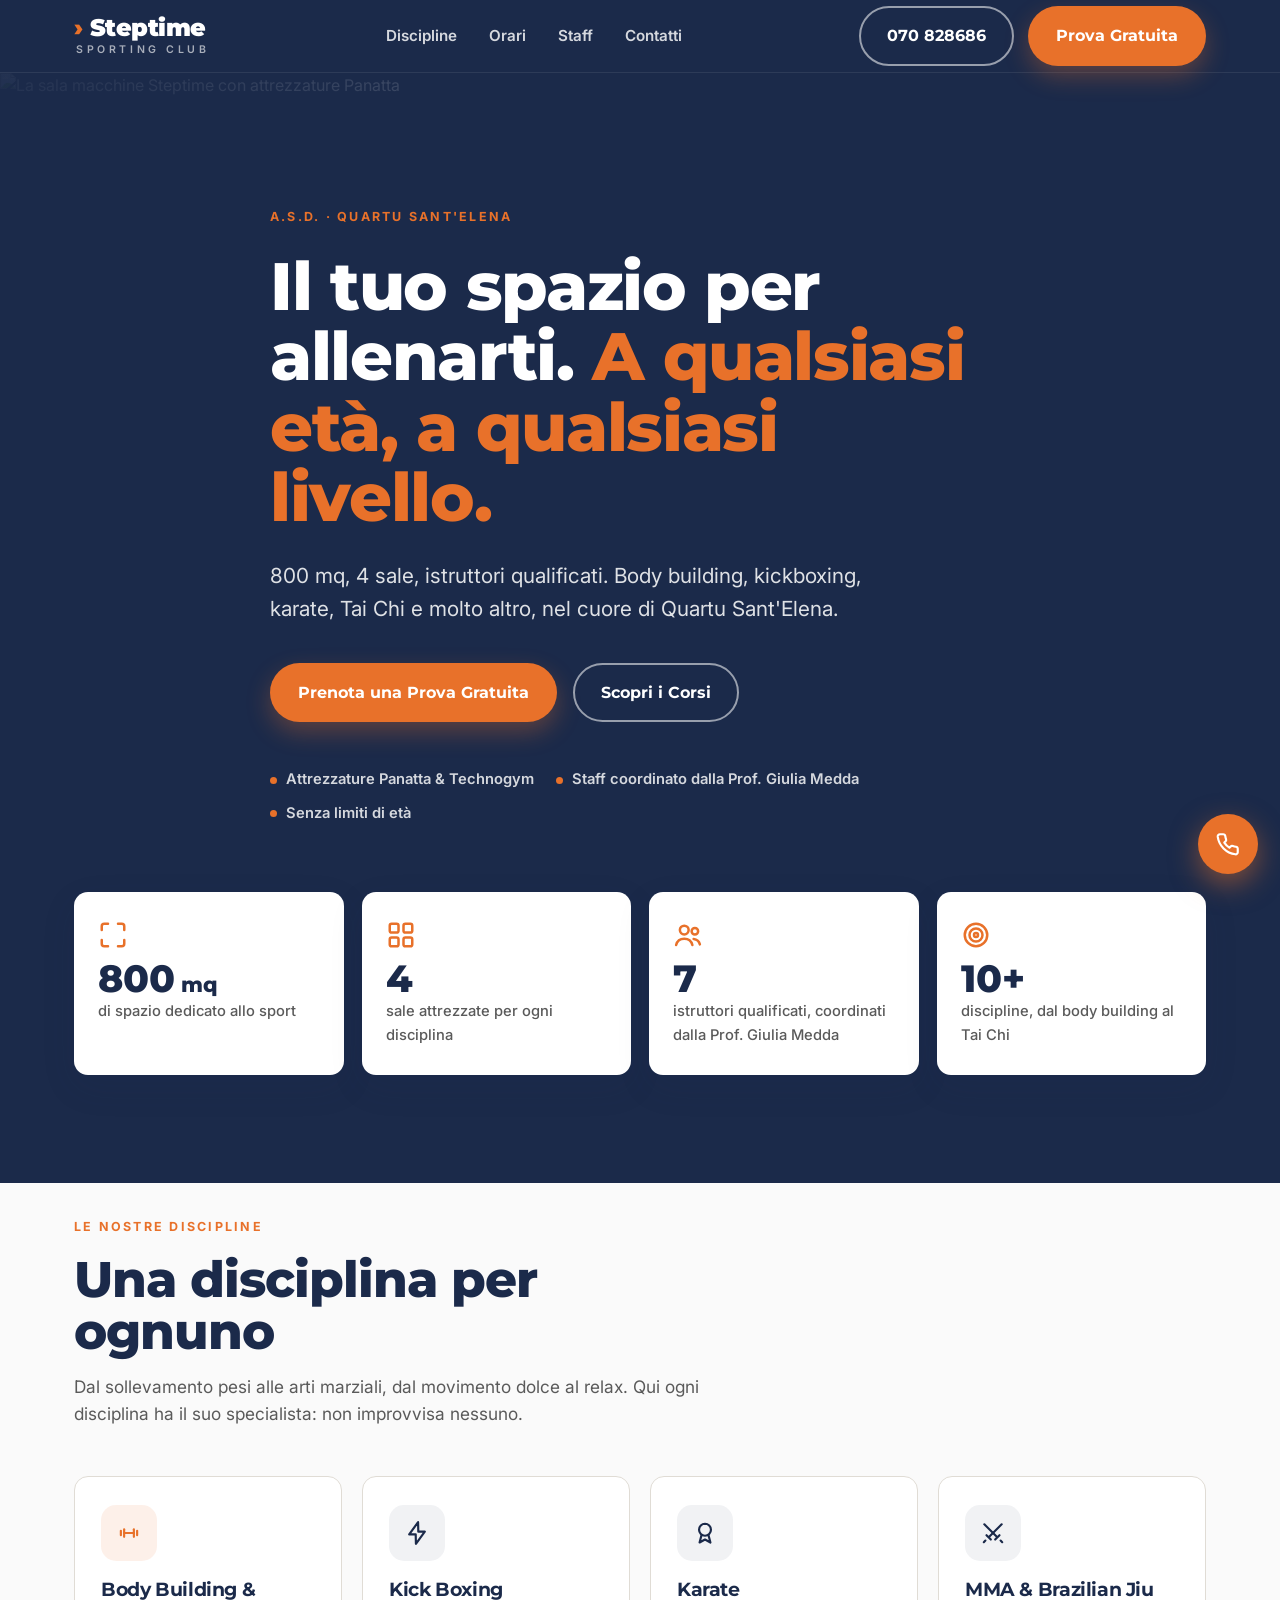
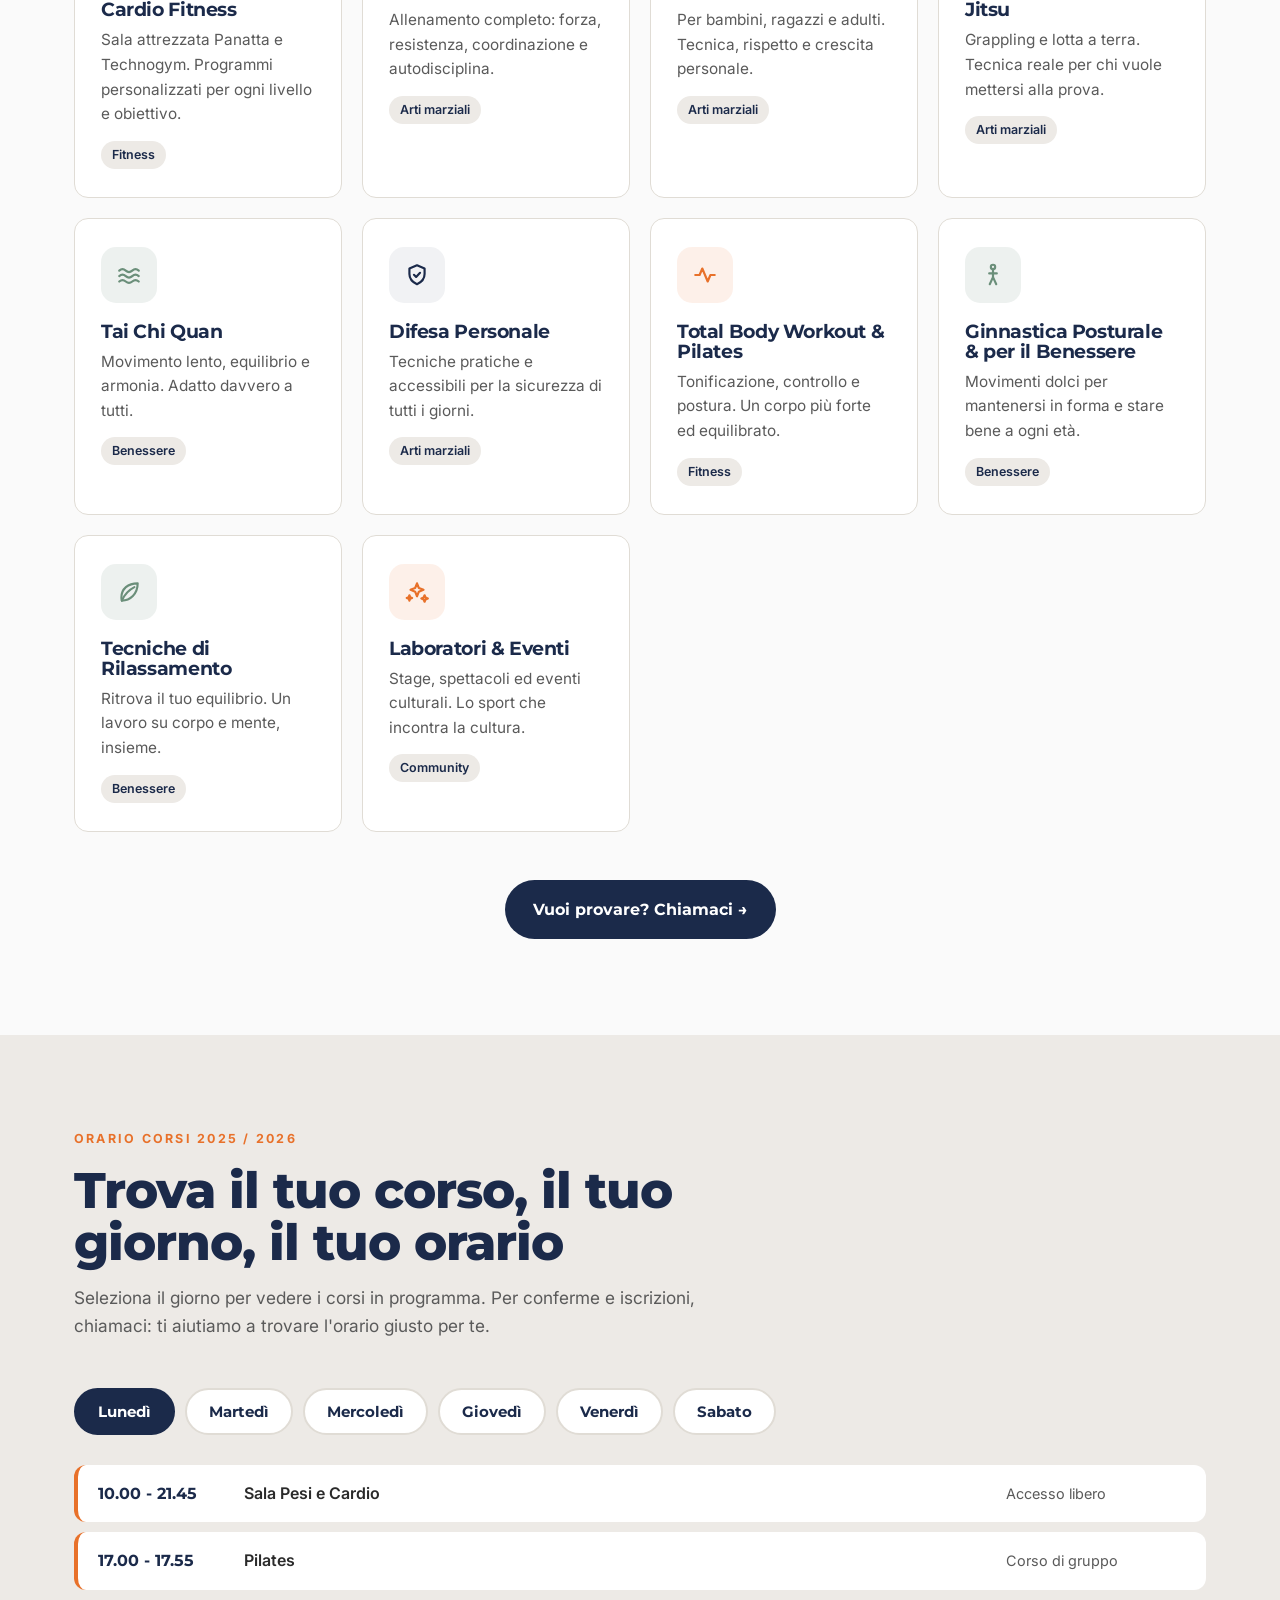
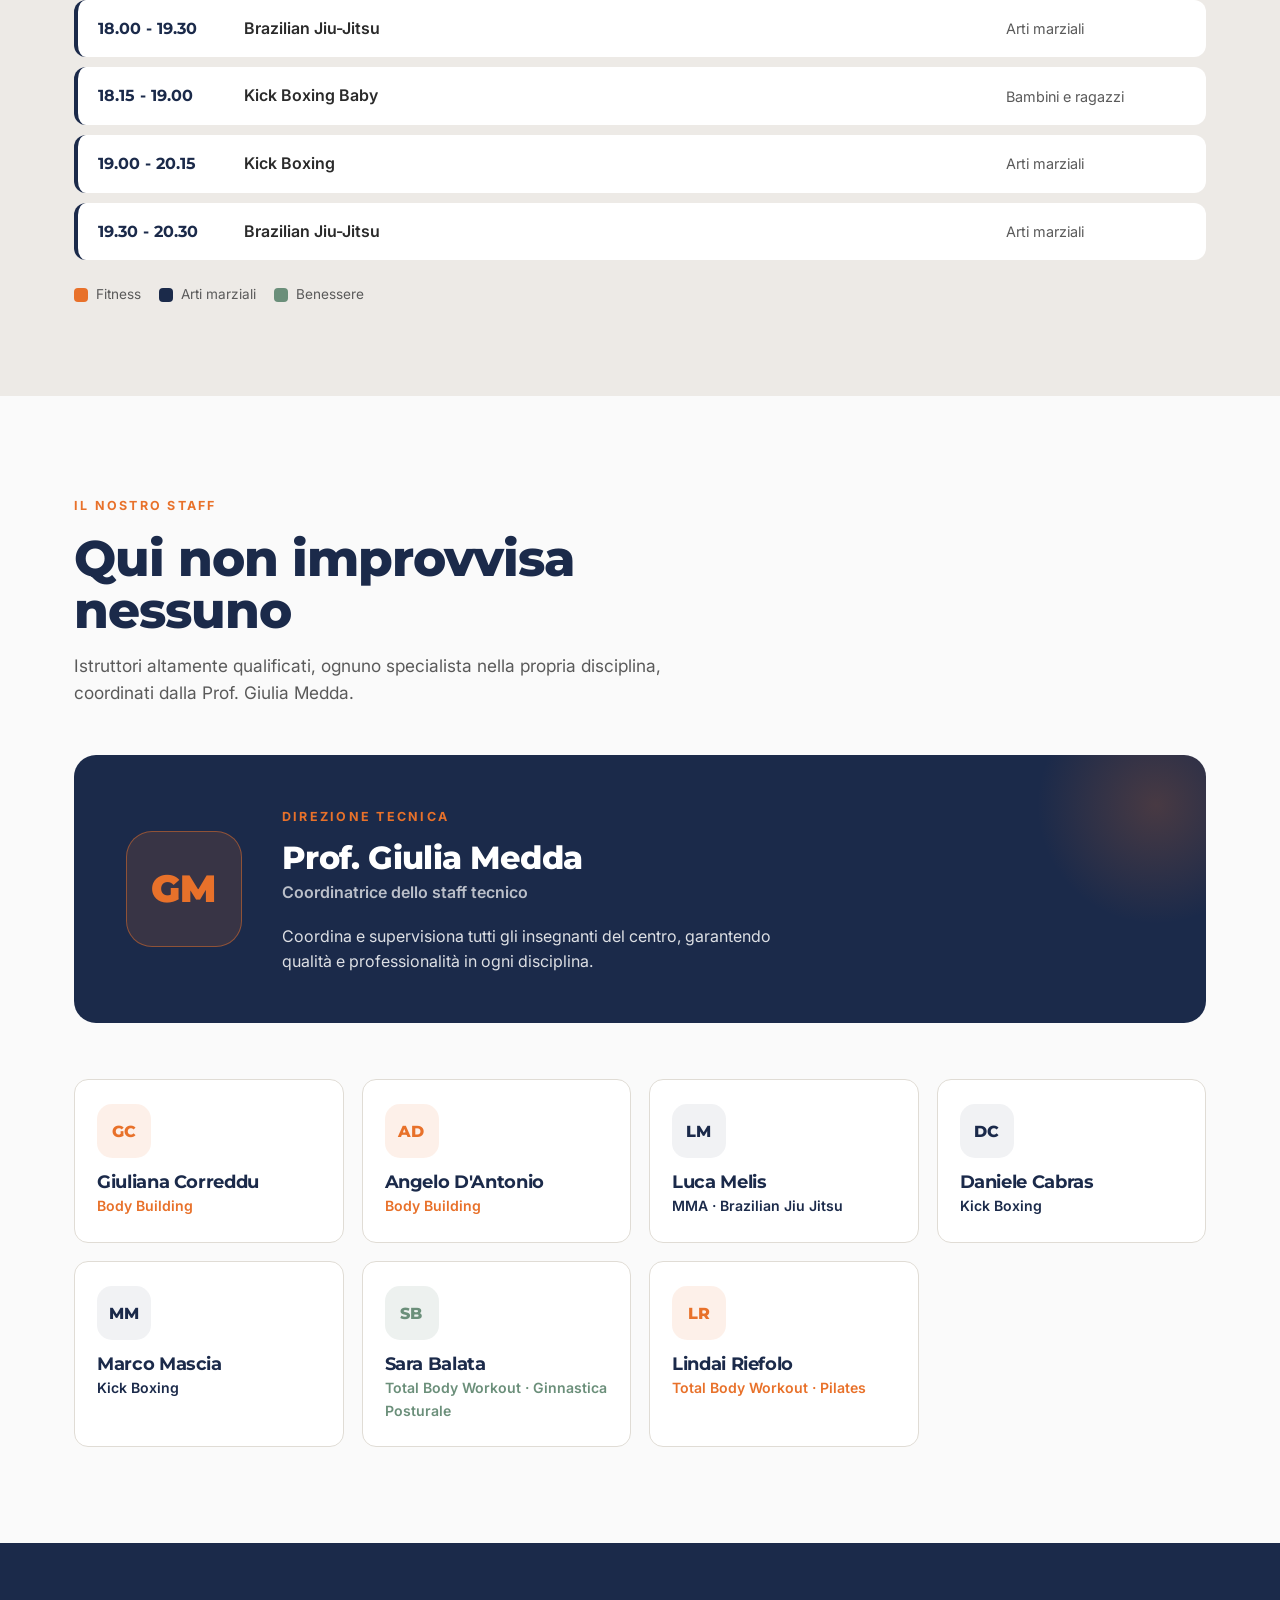
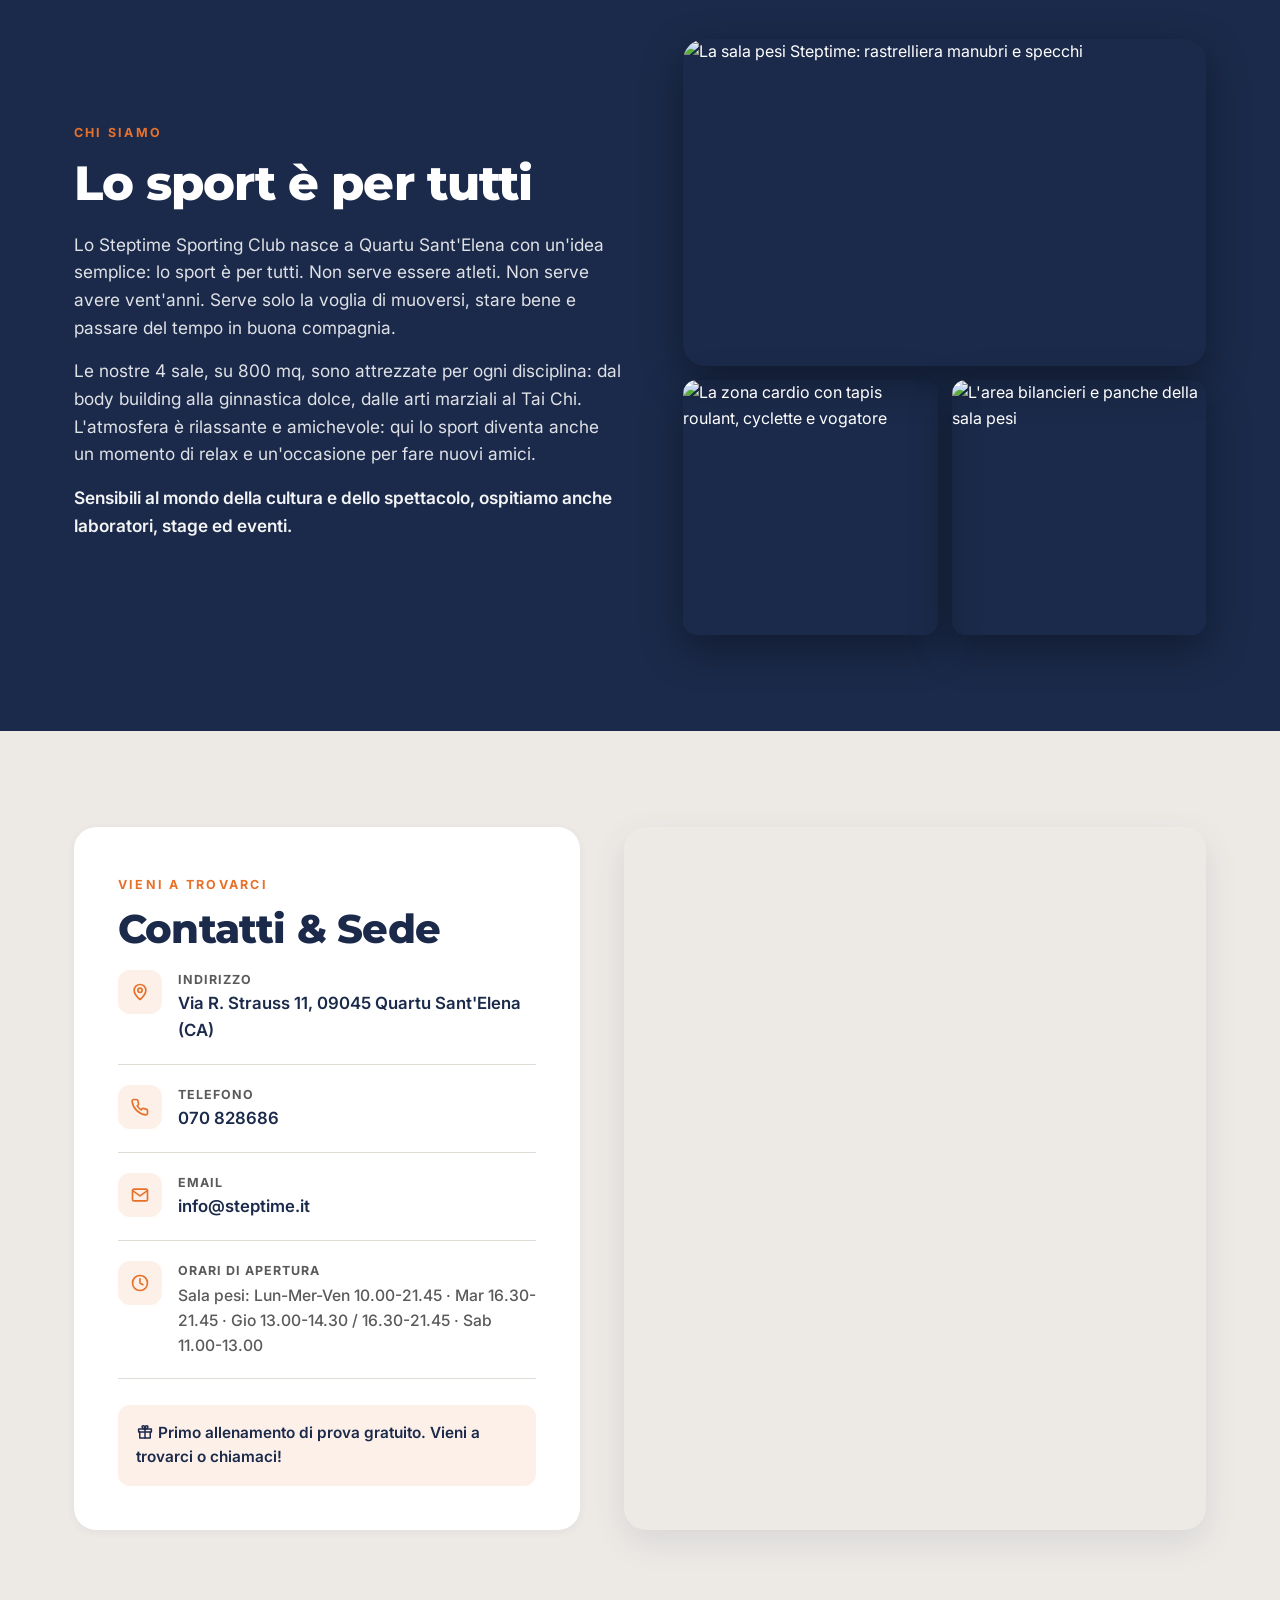
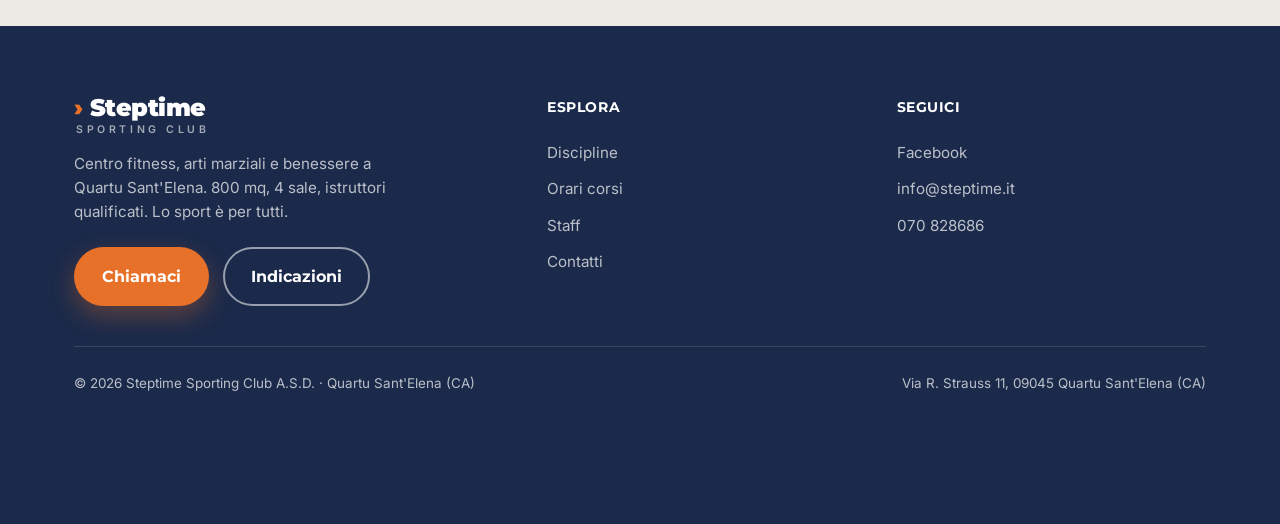
==== index.html @ f21469f3 "Add files via upload" ====
<!DOCTYPE html>
<html lang="it">
<head>
<meta charset="UTF-8" />
<meta name="viewport" content="width=device-width, initial-scale=1.0" />
<title>Steptime Sporting Club — Palestra a Quartu Sant'Elena | Fitness, Arti Marziali, Benessere</title>
<meta name="description" content="Centro fitness a Quartu Sant'Elena. Body building, kickboxing, karate, Tai Chi, ginnastica per il benessere. 800 mq, attrezzature Panatta e Technogym, istruttori qualificati." />
<meta name="keywords" content="palestra Quartu Sant'Elena, kickboxing Quartu, karate Quartu Sant'Elena, Steptime palestra, fitness Quartu, Tai Chi Quartu, ginnastica benessere Quartu" />
<meta name="theme-color" content="#1B2A4A" />

<!-- Open Graph -->
<meta property="og:type" content="business.business" />
<meta property="og:title" content="Steptime Sporting Club — Palestra a Quartu Sant'Elena" />
<meta property="og:description" content="800 mq, 4 sale, istruttori qualificati. Body building, kickboxing, karate, Tai Chi e molto altro. Primo allenamento di prova gratuito." />
<meta property="og:locale" content="it_IT" />
<meta property="og:site_name" content="Steptime Sporting Club" />
<!-- TODO: insert og:image (1200x630 facade or gym floor photo) and og:url once domain is live -->
<meta property="og:image" content="" />

<!-- Twitter -->
<meta name="twitter:card" content="summary_large_image" />
<meta name="twitter:title" content="Steptime Sporting Club — Palestra a Quartu Sant'Elena" />
<meta name="twitter:description" content="800 mq, 4 sale, istruttori qualificati. Body building, kickboxing, karate, Tai Chi e molto altro." />

<link rel="preconnect" href="https://fonts.googleapis.com" />
<link rel="preconnect" href="https://fonts.gstatic.com" crossorigin />
<link href="https://fonts.googleapis.com/css2?family=Montserrat:wght@600;700;800;900&family=Inter:wght@400;500;600;700&display=swap" rel="stylesheet" />
<script src="https://cdn.jsdelivr.net/npm/@studio-freight/lenis@1.0.42/dist/lenis.min.js"></script>

<!-- JSON-LD structured data -->
<script type="application/ld+json">
{
  "@context": "https://schema.org",
  "@type": "SportsActivityLocation",
  "name": "Steptime Sporting Club A.S.D.",
  "description": "Centro fitness multidisciplinare a Quartu Sant'Elena: body building, cardio fitness, kickboxing, karate, Tai Chi, difesa personale, ginnastica per il benessere.",
  "address": {
    "@type": "PostalAddress",
    "streetAddress": "Via R. Strauss 11",
    "addressLocality": "Quartu Sant'Elena",
    "postalCode": "09045",
    "addressRegion": "CA",
    "addressCountry": "IT"
  },
  "telephone": "+39070828686",
  "email": "info@steptime.it",
  "url": "https://www.steptime.it",
  "sport": ["Body Building", "Cardio Fitness", "Kick Boxing", "Karate", "Brazilian Jiu Jitsu", "Tai Chi", "Difesa Personale", "Pilates"]
  
}
</script>

<style>
  /* ============================================================
     DESIGN SYSTEM — Steptime Sporting Club
     ============================================================ */
  :root {
    --navy:        #1B2A4A;
    --navy-700:    #243a63;
    --navy-soft:   rgba(27, 42, 74, 0.06);
    --orange:      #E8712A;
    --orange-700:  #cf5f1d;
    --orange-soft: rgba(232, 113, 42, 0.10);
    --sage:        #6b8f7a;
    --sage-soft:   rgba(107, 143, 122, 0.12);
    --white:       #FAFAFA;
    --grey:        #EDEAE6;
    --grey-line:   #e0dcd5;
    --ink:         #2A2A2A;
    --ink-soft:    #5a5a5a;

    --maxw: 1180px;
    --radius: 14px;
    --radius-lg: 22px;
    --shadow-sm: 0 2px 8px rgba(27, 42, 74, 0.06);
    --shadow-md: 0 12px 34px rgba(27, 42, 74, 0.10);
    --shadow-lg: 0 24px 60px rgba(27, 42, 74, 0.16);
    --ease: cubic-bezier(0.22, 1, 0.36, 1);
  }

  * { box-sizing: border-box; margin: 0; padding: 0; }
  html { scroll-behavior: smooth; -webkit-text-size-adjust: 100%; }

  body {
    font-family: 'Inter', system-ui, -apple-system, sans-serif;
    color: var(--ink);
    background: var(--white);
    line-height: 1.6;
    overflow-x: hidden;
  }

  h1, h2, h3, h4, .display {
    font-family: 'Montserrat', sans-serif;
    line-height: 1.05;
    letter-spacing: -0.02em;
    color: var(--navy);
  }

  a { color: inherit; text-decoration: none; }
  img { max-width: 100%; display: block; }

  .wrap { max-width: var(--maxw); margin-inline: auto; padding-inline: 24px; }
  section { scroll-margin-top: 86px; }

  .eyebrow {
    font-family: 'Inter', sans-serif;
    font-weight: 700;
    font-size: 0.78rem;
    letter-spacing: 0.18em;
    text-transform: uppercase;
    color: var(--orange);
  }

  .section-head { max-width: 660px; margin-bottom: 48px; }
  .section-head h2 {
    font-size: clamp(2rem, 4.4vw, 3.1rem);
    font-weight: 800;
    margin: 14px 0 0;
  }
  .section-head p { color: var(--ink-soft); font-size: 1.08rem; margin-top: 16px; }

  /* ---------- Buttons ---------- */
  .btn {
    display: inline-flex; align-items: center; gap: 10px;
    font-family: 'Montserrat', sans-serif;
    font-weight: 700; font-size: 0.98rem;
    padding: 15px 26px; border-radius: 50px;
    cursor: pointer; border: 2px solid transparent;
    transition: transform .25s var(--ease), background .25s, box-shadow .25s, color .25s;
    white-space: nowrap;
  }
  .btn-primary { background: var(--orange); color: #fff; box-shadow: 0 10px 24px rgba(232,113,42,.32); }
  .btn-primary:hover { background: var(--orange-700); transform: translateY(-2px); box-shadow: 0 14px 30px rgba(232,113,42,.42); }
  .btn-ghost { background: transparent; color: #fff; border-color: rgba(255,255,255,.55); }
  .btn-ghost:hover { background: #fff; color: var(--navy); border-color: #fff; transform: translateY(-2px); }
  .btn-navy { background: var(--navy); color: #fff; }
  .btn-navy:hover { background: var(--navy-700); transform: translateY(-2px); }
  .btn-outline { background: #fff; color: var(--navy); border-color: var(--grey-line); }
  .btn-outline:hover { border-color: var(--navy); transform: translateY(-2px); }

  /* ============================================================
     HEADER
     ============================================================ */
  header {
    position: sticky; top: 0; z-index: 100;
    background: var(--navy);
    border-bottom: 1px solid rgba(255,255,255,.08);
    transition: padding .3s var(--ease), box-shadow .3s;
  }
  header.scrolled { box-shadow: 0 8px 30px rgba(0,0,0,.28); }
  .nav {
    display: flex; align-items: center; justify-content: space-between;
    height: 72px;
  }
  .logo { display: flex; flex-direction: column; line-height: 1; }
  .logo .mark {
    font-family: 'Montserrat', sans-serif; font-weight: 900;
    font-size: 1.5rem; color: #fff; letter-spacing: -0.02em;
    display: flex; align-items: center; gap: 7px;
  }
  .logo .mark .chev { color: var(--orange); }
  .logo .sub {
    font-size: 0.66rem; font-weight: 600; letter-spacing: 0.34em;
    text-transform: uppercase; color: rgba(255,255,255,.62); margin-top: 5px; padding-left: 2px;
  }
  .nav-links { display: flex; align-items: center; gap: 32px; }
  .nav-links a {
    color: rgba(255,255,255,.82); font-weight: 600; font-size: 0.95rem;
    position: relative; transition: color .2s;
  }
  .nav-links a::after {
    content: ''; position: absolute; left: 0; bottom: -6px; height: 2px; width: 0;
    background: var(--orange); transition: width .25s var(--ease);
  }
  .nav-links a:hover { color: #fff; }
  .nav-links a:hover::after { width: 100%; }
  .nav-cta { display: flex; align-items: center; gap: 14px; }

  .hamburger {
    display: none; width: 46px; height: 46px; border: none; background: transparent;
    cursor: pointer; position: relative; border-radius: 10px;
  }
  .hamburger span {
    display: block; position: absolute; left: 11px; right: 11px; height: 2.5px;
    background: #fff; border-radius: 2px; transition: transform .3s var(--ease), opacity .2s;
  }
  .hamburger span:nth-child(1) { top: 15px; }
  .hamburger span:nth-child(2) { top: 22px; }
  .hamburger span:nth-child(3) { top: 29px; }
  .hamburger.open span:nth-child(1) { transform: translateY(7px) rotate(45deg); }
  .hamburger.open span:nth-child(2) { opacity: 0; }
  .hamburger.open span:nth-child(3) { transform: translateY(-7px) rotate(-45deg); }

  .mobile-menu {
    position: fixed; inset: 72px 0 auto 0; z-index: 99;
    background: var(--navy); padding: 18px 24px 30px;
    transform: translateY(-120%); transition: transform .38s var(--ease);
    border-bottom: 1px solid rgba(255,255,255,.1);
    box-shadow: 0 20px 40px rgba(0,0,0,.3);
  }
  .mobile-menu.open { transform: translateY(0); }
  .mobile-menu a {
    display: block; color: #fff; font-weight: 600; font-size: 1.15rem;
    padding: 15px 4px; border-bottom: 1px solid rgba(255,255,255,.08);
  }
  .mobile-menu .btn { width: 100%; justify-content: center; margin-top: 20px; }

  /* ============================================================
     HERO
     ============================================================ */
  .hero { position: relative; background: var(--navy); color: #fff; overflow: hidden; }
  .hero-media { position: absolute; inset: 0; z-index: 0; }
  .hero-media::after {
    content: ''; position: absolute; inset: 0;
    background: linear-gradient(105deg, rgba(27,42,74,.96) 0%, rgba(27,42,74,.82) 42%, rgba(27,42,74,.55) 100%);
  }
  .hero-inner {
    position: relative; z-index: 2;
    padding: clamp(70px, 11vw, 130px) 0 clamp(64px, 9vw, 110px);
    max-width: 740px;
  }
  .hero h1 {
    color: #fff; font-weight: 800;
    font-size: clamp(2.4rem, 6vw, 4.2rem);
    margin: 22px 0 0;
  }
  .hero h1 .hl { color: var(--orange); }
  .hero p.lead {
    font-size: clamp(1.06rem, 2.1vw, 1.3rem); color: rgba(255,255,255,.86);
    margin: 26px 0 0; max-width: 600px;
  }
  .hero-actions { display: flex; flex-wrap: wrap; gap: 16px; margin-top: 38px; }
  .hero-badges { display: flex; flex-wrap: wrap; gap: 10px 22px; margin-top: 46px; }
  .hero-badge {
    display: inline-flex; align-items: center; gap: 9px;
    font-size: 0.92rem; font-weight: 600; color: rgba(255,255,255,.82);
  }
  .hero-badge .dot { width: 7px; height: 7px; border-radius: 50%; background: var(--orange); }

  /* ---------- Image placeholders ---------- */
  .ph {
    position: relative; overflow: hidden; background: var(--grey);
    background-image:
      repeating-linear-gradient(135deg, rgba(27,42,74,.05) 0 2px, transparent 2px 13px);
    display: flex; align-items: center; justify-content: center;
  }
  .ph .ph-label {
    font-family: 'Courier New', monospace; font-size: 0.74rem; letter-spacing: .04em;
    color: var(--navy); background: rgba(255,255,255,.78);
    padding: 7px 13px; border-radius: 6px; border: 1px dashed var(--navy);
    text-align: center; max-width: 80%; line-height: 1.4;
  }
  .hero .ph { background-image: repeating-linear-gradient(135deg, rgba(255,255,255,.05) 0 2px, transparent 2px 13px); background-color: #16233d; }
  .hero .ph .ph-label { color: #fff; background: rgba(255,255,255,.10); border-color: rgba(255,255,255,.4); }

  /* ============================================================
     NUMBERS / TRUST STRIP
     ============================================================ */
  .numbers { background: var(--navy); padding-bottom: 64px; }
  .numbers-grid {
    display: grid; grid-template-columns: repeat(4, 1fr); gap: 18px;
    transform: translateY(-44px);
  }
  .stat {
    background: #fff; border-radius: var(--radius); padding: 28px 24px;
    box-shadow: var(--shadow-md);
  }
  .stat .ic { font-size: 1.6rem; }
  .stat .num {
    font-family: 'Montserrat', sans-serif; font-weight: 800;
    font-size: 2.4rem; color: var(--navy); margin: 10px 0 2px; line-height: 1;
  }
  .stat .lbl { font-size: 0.92rem; color: var(--ink-soft); font-weight: 500; }

  /* ============================================================
     DISCIPLINE CARDS
     ============================================================ */
  .disc { padding: 30px 0 96px; }
  .disc-grid {
    display: grid; grid-template-columns: repeat(auto-fill, minmax(255px, 1fr)); gap: 20px;
  }
  .dcard {
    background: #fff; border: 1px solid var(--grey-line); border-radius: var(--radius);
    padding: 28px 26px; transition: transform .3s var(--ease), box-shadow .3s, border-color .3s;
    position: relative; overflow: hidden;
  }
  .dcard::before {
    content: ''; position: absolute; left: 0; top: 0; bottom: 0; width: 4px;
    background: var(--orange); transform: scaleY(0); transform-origin: top; transition: transform .3s var(--ease);
  }
  .dcard:hover { transform: translateY(-5px); box-shadow: var(--shadow-md); border-color: transparent; }
  .dcard:hover::before { transform: scaleY(1); }
  .dcard .badge {
    width: 56px; height: 56px; border-radius: 15px; display: grid; place-items: center;
    font-size: 1.7rem; background: var(--orange-soft); margin-bottom: 18px;
  }
  .dcard.mart .badge { background: var(--navy-soft); }
  .dcard.well .badge { background: var(--sage-soft); }
  .dcard h3 { font-size: 1.2rem; font-weight: 700; }
  .dcard p { color: var(--ink-soft); font-size: 0.96rem; margin-top: 9px; }
  .dcard .tag {
    display: inline-block; margin-top: 14px; font-size: 0.78rem; font-weight: 600;
    color: var(--navy); background: var(--grey); padding: 4px 11px; border-radius: 50px;
  }
  .disc-cta { text-align: center; margin-top: 48px; }

  /* ============================================================
     SCHEDULE
     ============================================================ */
  .sched { background: var(--grey); padding: 90px 0; }
  .day-tabs { display: flex; flex-wrap: wrap; gap: 10px; margin-bottom: 30px; }
  .day-tab {
    font-family: 'Montserrat', sans-serif; font-weight: 700; font-size: 0.95rem;
    padding: 12px 22px; border-radius: 50px; border: 2px solid var(--grey-line);
    background: #fff; color: var(--navy); cursor: pointer; transition: all .2s;
  }
  .day-tab:hover { border-color: var(--navy); }
  .day-tab.active { background: var(--navy); color: #fff; border-color: var(--navy); }
  .day-panel { display: none; }
  .day-panel.active { display: block; animation: fade .3s var(--ease); }
  @keyframes fade { from { opacity: 0; transform: translateY(8px); } to { opacity: 1; transform: none; } }

  .sched-placeholder {
    background: #fff; border-radius: var(--radius); padding: 54px 30px; text-align: center;
    border: 1px dashed var(--grey-line);
  }
  .sched-placeholder h3 { font-size: 1.35rem; }
  .sched-placeholder p { color: var(--ink-soft); margin: 12px auto 26px; max-width: 480px; }
  /* Example row styling — ready for real schedule data */
  .slot {
    display: grid; grid-template-columns: 130px 1fr 180px; gap: 16px; align-items: center;
    background: #fff; border-radius: 12px; padding: 16px 20px; margin-bottom: 10px;
    border-left: 4px solid var(--orange);
  }
  .slot.mart { border-left-color: var(--navy); }
  .slot.well { border-left-color: var(--sage); }
  .slot .time { font-family: 'Montserrat', sans-serif; font-weight: 700; color: var(--navy); }
  .slot .disc-name { font-weight: 600; }
  .slot .who { color: var(--ink-soft); font-size: 0.9rem; }
  .legend { display: flex; flex-wrap: wrap; gap: 18px; margin-top: 24px; font-size: 0.85rem; color: var(--ink-soft); }
  .legend span { display: inline-flex; align-items: center; gap: 8px; }
  .legend i { width: 14px; height: 14px; border-radius: 4px; display: inline-block; }

  /* ============================================================
     STAFF (senza foto: monogrammi e card colorate per categoria)
     ============================================================ */
  .staff { padding: 96px 0; }
  .director {
    display: grid; grid-template-columns: auto 1fr; gap: 40px; align-items: center;
    background: var(--navy); border-radius: var(--radius-lg);
    color: #fff; margin-bottom: 56px; padding: clamp(30px, 5vw, 48px) clamp(26px, 5vw, 52px);
    position: relative; overflow: hidden;
  }
  .director::after {
    content: ''; position: absolute; right: -70px; top: -70px; width: 240px; height: 240px;
    border-radius: 50%; background: radial-gradient(circle, rgba(232,113,42,.22) 0%, rgba(232,113,42,0) 70%);
    pointer-events: none;
  }
  .director .monogram {
    width: clamp(86px, 10vw, 116px); height: clamp(86px, 10vw, 116px); border-radius: 26px;
    background: rgba(232,113,42,.14); border: 1.5px solid rgba(232,113,42,.5);
    display: grid; place-items: center;
    font-family: 'Montserrat', sans-serif; font-weight: 900;
    font-size: clamp(1.7rem, 3vw, 2.4rem); color: var(--orange); letter-spacing: .01em;
  }
  .director-body .eyebrow { color: var(--orange); }
  .director-body h3 { color: #fff; font-size: 2rem; font-weight: 800; margin: 12px 0 6px; }
  .director-body .role { color: rgba(255,255,255,.7); font-weight: 600; }
  .director-body p { color: rgba(255,255,255,.85); margin-top: 18px; max-width: 540px; }

  .staff-grid {
    display: grid; grid-template-columns: repeat(auto-fill, minmax(215px, 1fr)); gap: 18px;
  }
  .person {
    background: #fff; border: 1px solid var(--grey-line); border-radius: var(--radius);
    padding: 24px 22px;
    transition: transform .3s var(--ease), box-shadow .3s, border-color .3s;
  }
  .person:hover { transform: translateY(-4px); box-shadow: var(--shadow-md); border-color: transparent; }
  .person .avatar {
    width: 54px; height: 54px; border-radius: 15px; display: grid; place-items: center;
    font-family: 'Montserrat', sans-serif; font-weight: 800; font-size: 1.02rem; letter-spacing: .02em;
    margin-bottom: 15px; background: var(--orange-soft); color: var(--orange);
  }
  .person.mart .avatar { background: var(--navy-soft); color: var(--navy); }
  .person.well .avatar { background: var(--sage-soft); color: var(--sage); }
  .person h4 { font-size: 1.1rem; font-weight: 700; }
  .person .disc-name { color: var(--orange); font-weight: 600; font-size: 0.88rem; margin-top: 4px; }
  .person.mart .disc-name { color: var(--navy); }
  .person.well .disc-name { color: var(--sage); }

  /* ============================================================
     ABOUT
     ============================================================ */
  .about { background: var(--navy); color: #fff; padding: 96px 0; }
  .about-grid { display: grid; grid-template-columns: 1.05fr 1fr; gap: 60px; align-items: center; }
  .about .eyebrow { color: var(--orange); }
  .about h2 { color: #fff; font-size: clamp(2rem, 4.2vw, 3rem); font-weight: 800; margin: 14px 0 22px; }
  .about p { color: rgba(255,255,255,.86); font-size: 1.08rem; margin-bottom: 16px; }
  .about-photos { display: grid; grid-template-columns: 1fr 1fr; gap: 14px; }
  .about-photos img {
    width: 100%; height: 100%; object-fit: cover;
    border-radius: var(--radius); aspect-ratio: 1/1;
    box-shadow: 0 14px 40px rgba(0,0,0,.35);
  }
  .about-photos .big { grid-column: 1 / -1; aspect-ratio: 16/10; border-radius: var(--radius-lg); }

  /* ============================================================
     CONTACT
     ============================================================ */
  .contact { background: var(--grey); padding: 96px 0; }
  .contact-grid { display: grid; grid-template-columns: 1fr 1.15fr; gap: 44px; align-items: stretch; }
  .contact-card { background: #fff; border-radius: var(--radius-lg); padding: 44px; box-shadow: var(--shadow-sm); }
  .contact-card h2 { font-size: clamp(1.8rem, 3.6vw, 2.5rem); font-weight: 800; }
  .info-row { display: flex; gap: 16px; align-items: flex-start; padding: 20px 0; border-bottom: 1px solid var(--grey-line); }
  .info-row:last-of-type { border-bottom: none; }
  .info-row .ic {
    width: 44px; height: 44px; border-radius: 12px; background: var(--orange-soft);
    display: grid; place-items: center; font-size: 1.15rem; flex-shrink: 0;
  }
  .info-row .lbl { font-size: 0.78rem; font-weight: 700; letter-spacing: .08em; text-transform: uppercase; color: var(--ink-soft); }
  .info-row .val { font-weight: 600; font-size: 1.05rem; color: var(--navy); margin-top: 2px; }
  .info-row a.val:hover { color: var(--orange); }
  .trial-note {
    background: var(--orange-soft); border-radius: 12px; padding: 16px 18px; margin-top: 26px;
    font-weight: 600; color: var(--navy); font-size: 0.96rem;
  }
  .map-wrap { border-radius: var(--radius-lg); overflow: hidden; box-shadow: var(--shadow-md); min-height: 420px; }
  .map-wrap iframe { width: 100%; height: 100%; min-height: 420px; border: 0; display: block; }

  /* ============================================================
     FOOTER
     ============================================================ */
  footer { background: var(--navy); color: rgba(255,255,255,.7); padding: 70px 0 130px; }
  .footer-top { display: grid; grid-template-columns: 1.4fr 1fr 1fr; gap: 40px; padding-bottom: 40px; border-bottom: 1px solid rgba(255,255,255,.12); }
  .footer-top .logo .mark { font-size: 1.5rem; }
  .footer-top p { margin-top: 16px; max-width: 320px; font-size: 0.95rem; }
  .footer-col h5 { color: #fff; font-family: 'Montserrat',sans-serif; font-size: 0.9rem; letter-spacing: .04em; margin-bottom: 16px; text-transform: uppercase; }
  .footer-col a { display: block; padding: 6px 0; font-size: 0.95rem; transition: color .2s; }
  .footer-col a:hover { color: var(--orange); }
  .footer-actions { display: flex; gap: 14px; flex-wrap: wrap; margin-top: 22px; }
  .footer-bottom { display: flex; flex-wrap: wrap; gap: 12px; justify-content: space-between; padding-top: 26px; font-size: 0.84rem; }

  /* ============================================================
     FLOATING + MOBILE ACTION BAR
     ============================================================ */
  .fab {
    position: fixed; right: 22px; bottom: 26px; z-index: 90;
    width: 60px; height: 60px; border-radius: 50%; background: var(--orange);
    display: grid; place-items: center; color: #fff; font-size: 1.5rem;
    box-shadow: 0 10px 28px rgba(232,113,42,.5); transition: transform .25s var(--ease);
    animation: pulse 2.6s infinite;
  }
  .fab:hover { transform: scale(1.08); }
  @keyframes pulse { 0%,100% { box-shadow: 0 10px 28px rgba(232,113,42,.5);} 50% { box-shadow: 0 10px 28px rgba(232,113,42,.5), 0 0 0 12px rgba(232,113,42,0);} }

  .action-bar { display: none; }

  /* ============================================================
     ICONE SVG (sprite in fondo alla pagina)
     ============================================================ */
  .i { width: 1em; height: 1em; stroke: currentColor; fill: none; stroke-width: 2; stroke-linecap: round; stroke-linejoin: round; display: block; }
  .stat .ic, .info-row .ic, .dcard .badge { color: var(--orange); }
  .dcard.mart .badge { color: var(--navy); }
  .dcard.well .badge { color: var(--sage); }
  .stat .ic .i { width: 30px; height: 30px; }
  .dcard .badge .i { width: 26px; height: 26px; }
  .info-row .ic .i { width: 20px; height: 20px; }
  .fab .i { width: 26px; height: 26px; }
  .ab-ic .i { width: 20px; height: 20px; margin-inline: auto; }
  .i-inline { display: inline-block; vertical-align: -3px; width: 18px; height: 18px; }

  /* ============================================================
     REVEAL ON SCROLL + ENTRANCE HERO
     ============================================================ */
  .reveal { opacity: 0; transform: translateY(26px); transition: opacity .7s var(--ease), transform .7s var(--ease); transition-delay: var(--rd, 0s); }
  .reveal.in { opacity: 1; transform: none; }

  @keyframes riseIn { from { opacity: 0; transform: translateY(24px); } to { opacity: 1; transform: none; } }
  .hero-inner > * { animation: riseIn .8s var(--ease) backwards; }
  .hero-inner > :nth-child(1) { animation-delay: .08s; }
  .hero-inner > :nth-child(2) { animation-delay: .18s; }
  .hero-inner > :nth-child(3) { animation-delay: .3s; }
  .hero-inner > :nth-child(4) { animation-delay: .42s; }
  .hero-inner > :nth-child(5) { animation-delay: .56s; }

  /* ============================================================
     FOCUS & PRESS FEEDBACK
     ============================================================ */
  :focus-visible { outline: 3px solid var(--orange); outline-offset: 3px; border-radius: 4px; }
  .btn:active { transform: translateY(0) scale(.97); }

  /* ============================================================
     RESPONSIVE
     ============================================================ */
  @media (max-width: 980px) {
    .numbers-grid { grid-template-columns: repeat(2, 1fr); }
    .director { grid-template-columns: 1fr; gap: 22px; }
    .about-grid { grid-template-columns: 1fr; gap: 36px; }
    .contact-grid { grid-template-columns: 1fr; }
  }

  @media (max-width: 768px) {
    .nav-links, .nav-cta { display: none; }
    .hamburger { display: block; }
    section { scroll-margin-top: 72px; }
    .mobile-menu { inset: 72px 0 auto 0; }
    .fab { display: none; }
    .action-bar {
      display: grid; grid-template-columns: 1fr 1fr 1.2fr; gap: 0;
      position: fixed; left: 0; right: 0; bottom: 0; z-index: 95;
      background: #fff; border-top: 1px solid var(--grey-line);
      box-shadow: 0 -6px 24px rgba(27,42,74,.12);
    }
    .action-bar a {
      display: flex; flex-direction: column; align-items: center; justify-content: center; gap: 3px;
      min-height: 60px; font-family: 'Montserrat',sans-serif; font-weight: 700; font-size: 0.78rem;
      color: var(--navy); border-right: 1px solid var(--grey-line);
    }
    .action-bar a .ab-ic { font-size: 1.15rem; }
    .action-bar a.prova { background: var(--orange); color: #fff; border-right: none; }
    footer { padding-bottom: 86px; }
    .slot { grid-template-columns: 1fr; gap: 6px; }
    .slot .who { order: 3; }
  }

  @media (max-width: 520px) {
    .numbers-grid { grid-template-columns: 1fr; gap: 14px; }
    .staff-grid { grid-template-columns: repeat(2, 1fr); gap: 16px; }
    .contact-card { padding: 30px 24px; }
    .hero-actions .btn { width: 100%; justify-content: center; }
  }

  @media (prefers-reduced-motion: reduce) {
    * { animation: none !important; scroll-behavior: auto !important; transition: none !important; }
    .reveal { opacity: 1 !important; transform: none !important; }
  }
</style>
</head>
<body>

<!-- Sprite icone (stroke, stile unico Lucide-like) -->
<svg style="display:none" aria-hidden="true">
  <symbol id="i-expand" viewBox="0 0 24 24"><path d="M8 3H5a2 2 0 0 0-2 2v3"/><path d="M16 3h3a2 2 0 0 1 2 2v3"/><path d="M8 21H5a2 2 0 0 1-2-2v-3"/><path d="M16 21h3a2 2 0 0 0 2-2v-3"/></symbol>
  <symbol id="i-grid" viewBox="0 0 24 24"><rect x="3" y="3" width="7" height="7" rx="1.5"/><rect x="14" y="3" width="7" height="7" rx="1.5"/><rect x="3" y="14" width="7" height="7" rx="1.5"/><rect x="14" y="14" width="7" height="7" rx="1.5"/></symbol>
  <symbol id="i-users" viewBox="0 0 24 24"><circle cx="9" cy="8" r="3.5"/><path d="M2.5 20c.8-3.2 3.4-5 6.5-5s5.7 1.8 6.5 5"/><circle cx="17.5" cy="9" r="2.6"/><path d="M16.5 15.2c2.6.3 4.4 1.9 5 4.3"/></symbol>
  <symbol id="i-target" viewBox="0 0 24 24"><circle cx="12" cy="12" r="9"/><circle cx="12" cy="12" r="5.2"/><circle cx="12" cy="12" r="1.6"/></symbol>
  <symbol id="i-dumbbell" viewBox="0 0 24 24"><path d="M7.5 8.5v7"/><path d="M4.5 10v4"/><path d="M16.5 8.5v7"/><path d="M19.5 10v4"/><path d="M7.5 12h9"/></symbol>
  <symbol id="i-zap" viewBox="0 0 24 24"><path d="M13 2 4.8 13.2h6L11 22l8.2-11.2h-6z"/></symbol>
  <symbol id="i-award" viewBox="0 0 24 24"><circle cx="12" cy="9" r="5.5"/><path d="m8.8 13.8-1.8 7 5-2.8 5 2.8-1.8-7"/></symbol>
  <symbol id="i-swords" viewBox="0 0 24 24"><path d="M4 4l11.5 11.5"/><path d="M20 4 8.5 15.5"/><path d="M14 18l4-4"/><path d="M6 14l4 4"/><path d="M5 19l-1.5 1.5"/><path d="M19 19l1.5 1.5"/></symbol>
  <symbol id="i-waves" viewBox="0 0 24 24"><path d="M3 8c2-1.8 4-1.8 6 0s4 1.8 6 0 4-1.8 6 0"/><path d="M3 13c2-1.8 4-1.8 6 0s4 1.8 6 0 4-1.8 6 0"/><path d="M3 18c2-1.8 4-1.8 6 0s4 1.8 6 0 4-1.8 6 0"/></symbol>
  <symbol id="i-shield" viewBox="0 0 24 24"><path d="M12 3 5 6v5c0 4.5 3 7.6 7 9.5 4-1.9 7-5 7-9.5V6z"/><path d="m9.2 11.8 2 2 3.6-3.8"/></symbol>
  <symbol id="i-activity" viewBox="0 0 24 24"><path d="M3 12h4l2.5-6 5 12 2.5-6h4"/></symbol>
  <symbol id="i-posture" viewBox="0 0 24 24"><circle cx="12" cy="4.5" r="2"/><path d="M12 7.5v6.5"/><path d="M8.5 10.5h7"/><path d="M12 14l-3 6.5"/><path d="M12 14l3 6.5"/></symbol>
  <symbol id="i-leaf" viewBox="0 0 24 24"><path d="M20 4C11 4 5 9 5 17c0 1 .1 2 .4 3C13 20 20 14 20 4z"/><path d="M5.4 20C8 14 12 10 17 7.5"/></symbol>
  <symbol id="i-sparkles" viewBox="0 0 24 24"><path d="M12 4l1.7 4.3L18 10l-4.3 1.7L12 16l-1.7-4.3L6 10l4.3-1.7z"/><path d="M19 15l.9 2.1L22 18l-2.1.9L19 21l-.9-2.1L16 18l2.1-.9z"/><path d="M5 15l.7 1.8 1.8.7-1.8.7L5 20l-.7-1.8-1.8-.7 1.8-.7z"/></symbol>
  <symbol id="i-pin" viewBox="0 0 24 24"><path d="M12 21s-7-5.5-7-11a7 7 0 0 1 14 0c0 5.5-7 11-7 11z"/><circle cx="12" cy="10" r="2.6"/></symbol>
  <symbol id="i-phone" viewBox="0 0 24 24"><path d="M21 16.5v3a2 2 0 0 1-2.2 2A19 19 0 0 1 2.5 5.2 2 2 0 0 1 4.5 3h3a2 2 0 0 1 2 1.7c.13.96.37 1.9.7 2.8a2 2 0 0 1-.45 2.1L8.6 10.7a16 16 0 0 0 4.7 4.7l1.1-1.15a2 2 0 0 1 2.1-.45c.9.33 1.84.57 2.8.7a2 2 0 0 1 1.7 2z"/></symbol>
  <symbol id="i-mail" viewBox="0 0 24 24"><rect x="3" y="5" width="18" height="14" rx="2"/><path d="m3.5 7 8.5 6 8.5-6"/></symbol>
  <symbol id="i-clock" viewBox="0 0 24 24"><circle cx="12" cy="12" r="9"/><path d="M12 7v5l3.5 2"/></symbol>
  <symbol id="i-gift" viewBox="0 0 24 24"><rect x="3.5" y="8" width="17" height="4"/><path d="M5 12v8h14v-8"/><path d="M12 8v12"/><path d="M12 8c-4.5 0-5-4.5-2.2-4.5C11.5 3.5 12 6 12 8z"/><path d="M12 8c4.5 0 5-4.5 2.2-4.5C12.5 3.5 12 6 12 8z"/></symbol>
</svg>

<!-- ============================================================ HEADER ============================================================ -->
<header id="top">
  <div class="wrap nav">
    <a href="#top" class="logo" aria-label="Steptime Sporting Club home">
      <span class="mark"><span class="chev">›</span>Steptime</span>
      <span class="sub">Sporting Club</span>
    </a>
    <nav class="nav-links" aria-label="Navigazione principale">
      <a href="#discipline">Discipline</a>
      <a href="#orari">Orari</a>
      <a href="#staff">Staff</a>
      <a href="#contatti">Contatti</a>
    </nav>
    <div class="nav-cta">
      <a href="tel:+39070828686" class="btn btn-ghost">070 828686</a>
      <a href="tel:+39070828686" class="btn btn-primary">Prova Gratuita</a>
    </div>
    <button class="hamburger" id="hamburger" aria-label="Apri menu" aria-expanded="false">
      <span></span><span></span><span></span>
    </button>
  </div>
</header>

<div class="mobile-menu" id="mobileMenu">
  <a href="#discipline">Discipline</a>
  <a href="#orari">Orari</a>
  <a href="#staff">Staff</a>
  <a href="#contatti">Contatti</a>
  <a href="tel:+39070828686" class="btn btn-primary">Prenota una Prova Gratuita</a>
</div>

<!-- ============================================================ HERO ============================================================ -->
<section class="hero">
  <div class="hero-media">
    <img src="images/sala-macchine.jpg" alt="La sala macchine Steptime con attrezzature Panatta" fetchpriority="high" style="width:100%;height:100%;object-fit:cover;object-position:center 42%;" />
  </div>
  <div class="wrap hero-inner">
    <span class="eyebrow">A.S.D. · Quartu Sant'Elena</span>
    <h1>Il tuo spazio per allenarti. <span class="hl">A qualsiasi età, a qualsiasi livello.</span></h1>
    <p class="lead">800 mq, 4 sale, istruttori qualificati. Body building, kickboxing, karate, Tai Chi e molto altro, nel cuore di Quartu Sant'Elena.</p>
    <div class="hero-actions">
      <a href="tel:+39070828686" class="btn btn-primary">Prenota una Prova Gratuita</a>
      <a href="#discipline" class="btn btn-ghost">Scopri i Corsi</a>
    </div>
    <div class="hero-badges">
      <span class="hero-badge"><span class="dot"></span>Attrezzature Panatta &amp; Technogym</span>
      <span class="hero-badge"><span class="dot"></span>Staff coordinato dalla Prof. Giulia Medda</span>
      <span class="hero-badge"><span class="dot"></span>Senza limiti di età</span>
    </div>
  </div>
</section>

<!-- ============================================================ NUMBERS ============================================================ -->
<section class="numbers">
  <div class="wrap">
    <div class="numbers-grid">
      <div class="stat"><div class="ic"><svg class="i"><use href="#i-expand"/></svg></div><div class="num"><span data-count="800">800</span><span style="font-size:1.3rem"> mq</span></div><div class="lbl">di spazio dedicato allo sport</div></div>
      <div class="stat"><div class="ic"><svg class="i"><use href="#i-grid"/></svg></div><div class="num"><span data-count="4">4</span></div><div class="lbl">sale attrezzate per ogni disciplina</div></div>
      <!-- VERIFY: instructor count — 7 named on staff page + Prof. Medda coordinating -->
      <div class="stat"><div class="ic"><svg class="i"><use href="#i-users"/></svg></div><div class="num"><span data-count="7">7</span></div><div class="lbl">istruttori qualificati, coordinati dalla Prof. Giulia Medda</div></div>
      <!-- VERIFY: discipline count -->
      <div class="stat"><div class="ic"><svg class="i"><use href="#i-target"/></svg></div><div class="num"><span data-count="10" data-suffix="+">10+</span></div><div class="lbl">discipline, dal body building al Tai Chi</div></div>
    </div>
  </div>
</section>

<!-- ============================================================ DISCIPLINE ============================================================ -->
<section class="disc" id="discipline">
  <div class="wrap">
    <div class="section-head">
      <span class="eyebrow">Le nostre discipline</span>
      <h2>Una disciplina per ognuno</h2>
      <p>Dal sollevamento pesi alle arti marziali, dal movimento dolce al relax. Qui ogni disciplina ha il suo specialista: non improvvisa nessuno.</p>
    </div>
    <div class="disc-grid">
      <article class="dcard">
        <div class="badge"><svg class="i"><use href="#i-dumbbell"/></svg></div>
        <h3>Body Building &amp; Cardio Fitness</h3>
        <p>Sala attrezzata Panatta e Technogym. Programmi personalizzati per ogni livello e obiettivo.</p>
        <span class="tag">Fitness</span>
      </article>
      <article class="dcard mart">
        <div class="badge"><svg class="i"><use href="#i-zap"/></svg></div>
        <h3>Kick Boxing</h3>
        <p>Allenamento completo: forza, resistenza, coordinazione e autodisciplina.</p>
        <span class="tag">Arti marziali</span>
      </article>
      <article class="dcard mart">
        <div class="badge"><svg class="i"><use href="#i-award"/></svg></div>
        <h3>Karate</h3>
        <p>Per bambini, ragazzi e adulti. Tecnica, rispetto e crescita personale.</p>
        <span class="tag">Arti marziali</span>
      </article>
      <article class="dcard mart">
        <div class="badge"><svg class="i"><use href="#i-swords"/></svg></div>
        <h3>MMA &amp; Brazilian Jiu Jitsu</h3>
        <p>Grappling e lotta a terra. Tecnica reale per chi vuole mettersi alla prova.</p>
        <span class="tag">Arti marziali</span>
      </article>
      <article class="dcard well">
        <div class="badge"><svg class="i"><use href="#i-waves"/></svg></div>
        <h3>Tai Chi Quan</h3>
        <p>Movimento lento, equilibrio e armonia. Adatto davvero a tutti.</p>
        <span class="tag">Benessere</span>
      </article>
      <article class="dcard mart">
        <div class="badge"><svg class="i"><use href="#i-shield"/></svg></div>
        <h3>Difesa Personale</h3>
        <p>Tecniche pratiche e accessibili per la sicurezza di tutti i giorni.</p>
        <span class="tag">Arti marziali</span>
      </article>
      <article class="dcard">
        <div class="badge"><svg class="i"><use href="#i-activity"/></svg></div>
        <h3>Total Body Workout &amp; Pilates</h3>
        <p>Tonificazione, controllo e postura. Un corpo più forte ed equilibrato.</p>
        <span class="tag">Fitness</span>
      </article>
      <article class="dcard well">
        <div class="badge"><svg class="i"><use href="#i-posture"/></svg></div>
        <h3>Ginnastica Posturale &amp; per il Benessere</h3>
        <p>Movimenti dolci per mantenersi in forma e stare bene a ogni età.</p>
        <span class="tag">Benessere</span>
      </article>
      <article class="dcard well">
        <div class="badge"><svg class="i"><use href="#i-leaf"/></svg></div>
        <h3>Tecniche di Rilassamento</h3>
        <p>Ritrova il tuo equilibrio. Un lavoro su corpo e mente, insieme.</p>
        <span class="tag">Benessere</span>
      </article>
      <article class="dcard">
        <div class="badge"><svg class="i"><use href="#i-sparkles"/></svg></div>
        <h3>Laboratori &amp; Eventi</h3>
        <p>Stage, spettacoli ed eventi culturali. Lo sport che incontra la cultura.</p>
        <span class="tag">Community</span>
      </article>
    </div>
    <div class="disc-cta">
      <a href="tel:+39070828686" class="btn btn-navy">Vuoi provare? Chiamaci →</a>
    </div>
  </div>
</section>

<!-- ============================================================ SCHEDULE ============================================================ -->
<section class="sched" id="orari">
  <div class="wrap">
    <div class="section-head">
      <span class="eyebrow">Orario corsi 2025 / 2026</span>
      <h2>Trova il tuo corso, il tuo giorno, il tuo orario</h2>
      <p>Seleziona il giorno per vedere i corsi in programma. Per conferme e iscrizioni, chiamaci: ti aiutiamo a trovare l'orario giusto per te.</p>
    </div>

    <div class="day-tabs" role="tablist">
      <button class="day-tab active" data-day="lun" role="tab">Lunedì</button>
      <button class="day-tab" data-day="mar" role="tab">Martedì</button>
      <button class="day-tab" data-day="mer" role="tab">Mercoledì</button>
      <button class="day-tab" data-day="gio" role="tab">Giovedì</button>
      <button class="day-tab" data-day="ven" role="tab">Venerdì</button>
      <button class="day-tab" data-day="sab" role="tab">Sabato</button>
    </div>

    <!-- Orario reale 2025/2026 estratto da www.steptime.it/corsi.jpg (6 lug 2026). Categorie: slot=fitness, slot mart=arti marziali, slot well=benessere. -->

    <div class="day-panel active" data-day="lun">
      <div class="slot">
        <span class="time">10.00 - 21.45</span>
        <span class="disc-name">Sala Pesi e Cardio</span>
        <span class="who">Accesso libero</span>
      </div>
      <div class="slot">
        <span class="time">17.00 - 17.55</span>
        <span class="disc-name">Pilates</span>
        <span class="who">Corso di gruppo</span>
      </div>
      <div class="slot mart">
        <span class="time">18.00 - 19.30</span>
        <span class="disc-name">Brazilian Jiu-Jitsu</span>
        <span class="who">Arti marziali</span>
      </div>
      <div class="slot mart">
        <span class="time">18.15 - 19.00</span>
        <span class="disc-name">Kick Boxing Baby</span>
        <span class="who">Bambini e ragazzi</span>
      </div>
      <div class="slot mart">
        <span class="time">19.00 - 20.15</span>
        <span class="disc-name">Kick Boxing</span>
        <span class="who">Arti marziali</span>
      </div>
      <div class="slot mart">
        <span class="time">19.30 - 20.30</span>
        <span class="disc-name">Brazilian Jiu-Jitsu</span>
        <span class="who">Arti marziali</span>
      </div>
    </div>
    <div class="day-panel" data-day="mar">
      <div class="slot">
        <span class="time">16.30 - 21.45</span>
        <span class="disc-name">Sala Pesi e Cardio</span>
        <span class="who">Accesso libero</span>
      </div>
      <div class="slot well">
        <span class="time">17.00 - 17.55</span>
        <span class="disc-name">Ginnastica Posturale</span>
        <span class="who">Benessere</span>
      </div>
      <div class="slot">
        <span class="time">18.00 - 18.55</span>
        <span class="disc-name">Functional Total Body</span>
        <span class="who">Corso di gruppo</span>
      </div>
      <div class="slot mart">
        <span class="time">18.00 - 19.30</span>
        <span class="disc-name">Grappling</span>
        <span class="who">Arti marziali</span>
      </div>
      <div class="slot">
        <span class="time">19.00 - 19.55</span>
        <span class="disc-name">Total Body Workout</span>
        <span class="who">Corso di gruppo</span>
      </div>
      <div class="slot mart">
        <span class="time">19.30 - 20.30</span>
        <span class="disc-name">MMA</span>
        <span class="who">Arti marziali</span>
      </div>
    </div>
    <div class="day-panel" data-day="mer">
      <div class="slot">
        <span class="time">10.00 - 21.45</span>
        <span class="disc-name">Sala Pesi e Cardio</span>
        <span class="who">Accesso libero</span>
      </div>
      <div class="slot">
        <span class="time">10.00 - 11.00</span>
        <span class="disc-name">Total Body</span>
        <span class="who">Corso di gruppo</span>
      </div>
      <div class="slot">
        <span class="time">17.00 - 17.55</span>
        <span class="disc-name">Pilates</span>
        <span class="who">Corso di gruppo</span>
      </div>
      <div class="slot mart">
        <span class="time">18.00 - 19.30</span>
        <span class="disc-name">Brazilian Jiu-Jitsu</span>
        <span class="who">Arti marziali</span>
      </div>
      <div class="slot mart">
        <span class="time">18.15 - 19.00</span>
        <span class="disc-name">Kick Boxing Baby</span>
        <span class="who">Bambini e ragazzi</span>
      </div>
      <div class="slot mart">
        <span class="time">19.00 - 20.15</span>
        <span class="disc-name">Kick Boxing</span>
        <span class="who">Arti marziali</span>
      </div>
      <div class="slot mart">
        <span class="time">19.30 - 20.30</span>
        <span class="disc-name">Brazilian Jiu-Jitsu</span>
        <span class="who">Arti marziali</span>
      </div>
    </div>
    <div class="day-panel" data-day="gio">
      <div class="slot">
        <span class="time">13.00 - 14.30 / 16.30 - 21.45</span>
        <span class="disc-name">Sala Pesi e Cardio</span>
        <span class="who">Accesso libero</span>
      </div>
      <div class="slot well">
        <span class="time">17.00 - 17.55</span>
        <span class="disc-name">Ginnastica Posturale</span>
        <span class="who">Benessere</span>
      </div>
      <div class="slot">
        <span class="time">18.00 - 18.55</span>
        <span class="disc-name">Functional Total Body</span>
        <span class="who">Corso di gruppo</span>
      </div>
      <div class="slot mart">
        <span class="time">18.00 - 19.30</span>
        <span class="disc-name">Grappling</span>
        <span class="who">Arti marziali</span>
      </div>
      <div class="slot">
        <span class="time">19.00 - 19.55</span>
        <span class="disc-name">Total Body Workout</span>
        <span class="who">Corso di gruppo</span>
      </div>
      <div class="slot mart">
        <span class="time">19.30 - 20.30</span>
        <span class="disc-name">MMA</span>
        <span class="who">Arti marziali</span>
      </div>
    </div>
    <div class="day-panel" data-day="ven">
      <div class="slot">
        <span class="time">10.00 - 21.45</span>
        <span class="disc-name">Sala Pesi e Cardio</span>
        <span class="who">Accesso libero</span>
      </div>
      <div class="slot">
        <span class="time">10.00 - 11.00</span>
        <span class="disc-name">Total Body</span>
        <span class="who">Corso di gruppo</span>
      </div>
      <div class="slot">
        <span class="time">17.00 - 17.55</span>
        <span class="disc-name">Pilates</span>
        <span class="who">Corso di gruppo</span>
      </div>
      <div class="slot mart">
        <span class="time">18.00 - 19.30</span>
        <span class="disc-name">Brazilian Jiu-Jitsu</span>
        <span class="who">Arti marziali</span>
      </div>
      <div class="slot mart">
        <span class="time">18.15 - 19.00</span>
        <span class="disc-name">Kick Boxing Baby</span>
        <span class="who">Bambini e ragazzi</span>
      </div>
      <div class="slot mart">
        <span class="time">19.00 - 20.15</span>
        <span class="disc-name">Kick Boxing</span>
        <span class="who">Arti marziali</span>
      </div>
      <div class="slot mart">
        <span class="time">19.30 - 20.30</span>
        <span class="disc-name">Brazilian Jiu-Jitsu</span>
        <span class="who">Arti marziali</span>
      </div>
    </div>
    <div class="day-panel" data-day="sab">
      <div class="slot">
        <span class="time">11.00 - 13.00</span>
        <span class="disc-name">Sala Pesi e Cardio</span>
        <span class="who">Accesso libero</span>
      </div>
    </div>

    <div class="legend">
      <span><i style="background:var(--orange)"></i> Fitness</span>
      <span><i style="background:var(--navy)"></i> Arti marziali</span>
      <span><i style="background:var(--sage)"></i> Benessere</span>
    </div>
  </div>
</section>

<!-- ============================================================ STAFF ============================================================ -->
<section class="staff" id="staff">
  <div class="wrap">
    <div class="section-head">
      <span class="eyebrow">Il nostro staff</span>
      <h2>Qui non improvvisa nessuno</h2>
      <p>Istruttori altamente qualificati, ognuno specialista nella propria disciplina, coordinati dalla Prof. Giulia Medda.</p>
    </div>

    <div class="director">
      <div class="monogram" aria-hidden="true">GM</div>
      <div class="director-body">
        <span class="eyebrow">Direzione tecnica</span>
        <h3>Prof. Giulia Medda</h3>
        <div class="role">Coordinatrice dello staff tecnico</div>
        <p>Coordina e supervisiona tutti gli insegnanti del centro, garantendo qualità e professionalità in ogni disciplina. <!-- TODO: ampliare la bio con qualifiche e anni di esperienza forniti dal cliente --></p>
      </div>
    </div>

    <div class="staff-grid">
      <!-- Roster verificato dalla pagina Staff 2025/2026 del vecchio sito. Presentazione a monogrammi, senza foto (scelta 6 lug 2026). -->
      <div class="person fit">
        <div class="avatar" aria-hidden="true">GC</div>
        <h4>Giuliana Correddu</h4>
        <div class="disc-name">Body Building</div>
      </div>
      <div class="person fit">
        <div class="avatar" aria-hidden="true">AD</div>
        <h4>Angelo D'Antonio</h4>
        <div class="disc-name">Body Building</div>
      </div>
      <div class="person mart">
        <div class="avatar" aria-hidden="true">LM</div>
        <h4>Luca Melis</h4>
        <div class="disc-name">MMA · Brazilian Jiu Jitsu</div>
      </div>
      <div class="person mart">
        <div class="avatar" aria-hidden="true">DC</div>
        <h4>Daniele Cabras</h4>
        <div class="disc-name">Kick Boxing</div>
      </div>
      <div class="person mart">
        <div class="avatar" aria-hidden="true">MM</div>
        <h4>Marco Mascia</h4>
        <div class="disc-name">Kick Boxing</div>
      </div>
      <div class="person well">
        <div class="avatar" aria-hidden="true">SB</div>
        <h4>Sara Balata</h4>
        <div class="disc-name">Total Body Workout · Ginnastica Posturale</div>
      </div>
      <div class="person fit">
        <div class="avatar" aria-hidden="true">LR</div>
        <h4>Lindai Riefolo</h4>
        <div class="disc-name">Total Body Workout · Pilates</div>
      </div>
    </div>
  </div>
</section>

<!-- ============================================================ ABOUT ============================================================ -->
<section class="about" id="chi-siamo">
  <div class="wrap about-grid">
    <div>
      <span class="eyebrow">Chi siamo</span>
      <h2>Lo sport è per tutti</h2>
      <p>Lo Steptime Sporting Club nasce a Quartu Sant'Elena con un'idea semplice: lo sport è per tutti. Non serve essere atleti. Non serve avere vent'anni. Serve solo la voglia di muoversi, stare bene e passare del tempo in buona compagnia.</p>
      <p>Le nostre 4 sale, su 800 mq, sono attrezzate per ogni disciplina: dal body building alla ginnastica dolce, dalle arti marziali al Tai Chi. L'atmosfera è rilassante e amichevole: qui lo sport diventa anche un momento di relax e un'occasione per fare nuovi amici.</p>
      <p style="color:rgba(255,255,255,.95);font-weight:600;">Sensibili al mondo della cultura e dello spettacolo, ospitiamo anche laboratori, stage ed eventi.</p>
    </div>
    <div class="about-photos">
      <img class="big" src="images/sala-pesi.jpg" alt="La sala pesi Steptime: rastrelliera manubri e specchi" loading="lazy" />
      <img src="images/sala-cardio.jpg" alt="La zona cardio con tapis roulant, cyclette e vogatore" loading="lazy" />
      <img src="images/sala-bilancieri.jpg" alt="L'area bilancieri e panche della sala pesi" loading="lazy" />
    </div>
  </div>
</section>

<!-- ============================================================ CONTACT ============================================================ -->
<section class="contact" id="contatti">
  <div class="wrap">
    <div class="contact-grid">
      <div class="contact-card">
        <span class="eyebrow">Vieni a trovarci</span>
        <h2 style="margin-top:12px;">Contatti &amp; Sede</h2>
        <div class="info-row">
          <div class="ic"><svg class="i"><use href="#i-pin"/></svg></div>
          <div><div class="lbl">Indirizzo</div><a class="val" href="https://www.google.com/maps/dir/?api=1&amp;destination=Steptime+Sporting+Club+Via+Strauss+11+Quartu+Sant+Elena" target="_blank" rel="noopener noreferrer">Via R. Strauss 11, 09045 Quartu Sant'Elena (CA)</a></div>
        </div>
        <div class="info-row">
          <div class="ic"><svg class="i"><use href="#i-phone"/></svg></div>
          <div><div class="lbl">Telefono</div><a class="val" href="tel:+39070828686">070 828686</a></div>
        </div>
        <div class="info-row">
          <div class="ic"><svg class="i"><use href="#i-mail"/></svg></div>
          <div><div class="lbl">Email</div><a class="val" href="mailto:info@steptime.it">info@steptime.it</a></div>
        </div>
        <div class="info-row">
          <div class="ic"><svg class="i"><use href="#i-clock"/></svg></div>
          <!-- TODO: inserire gli ORARI DI APERTURA reali confermati dal cliente -->
          <div><div class="lbl">Orari di apertura</div><div class="val" style="font-weight:500;color:var(--ink-soft);font-size:0.98rem;">Sala pesi: Lun-Mer-Ven 10.00-21.45 · Mar 16.30-21.45 · Gio 13.00-14.30 / 16.30-21.45 · Sab 11.00-13.00</div></div>
        </div>
        <div class="trial-note"><svg class="i i-inline"><use href="#i-gift"/></svg> Primo allenamento di prova gratuito. Vieni a trovarci o chiamaci!</div>
      </div>
      <div class="map-wrap">
        <iframe
          title="Mappa Steptime Sporting Club — Via Strauss 11, Quartu Sant'Elena"
          src="https://maps.google.com/maps?q=Steptime+Sporting+Club+Via+Strauss+11+09045+Quartu+Sant+Elena&amp;output=embed"
          allowfullscreen="" loading="lazy" referrerpolicy="no-referrer-when-downgrade"></iframe>
      </div>
    </div>
  </div>
</section>

<!-- ============================================================ FOOTER ============================================================ -->
<footer>
  <div class="wrap">
    <div class="footer-top">
      <div>
        <div class="logo"><span class="mark"><span class="chev" style="color:var(--orange)">›</span>Steptime</span><span class="sub" style="color:rgba(255,255,255,.6)">Sporting Club</span></div>
        <p>Centro fitness, arti marziali e benessere a Quartu Sant'Elena. 800 mq, 4 sale, istruttori qualificati. Lo sport è per tutti.</p>
        <div class="footer-actions">
          <a href="tel:+39070828686" class="btn btn-primary">Chiamaci</a>
          <a href="https://www.google.com/maps/dir/?api=1&amp;destination=Steptime+Sporting+Club+Via+Strauss+11+Quartu+Sant+Elena" target="_blank" rel="noopener noreferrer" class="btn btn-ghost">Indicazioni</a>
        </div>
      </div>
      <div class="footer-col">
        <h5>Esplora</h5>
        <a href="#discipline">Discipline</a>
        <a href="#orari">Orari corsi</a>
        <a href="#staff">Staff</a>
          <a href="#contatti">Contatti</a>
      </div>
      <div class="footer-col">
        <h5>Seguici</h5>
        <!-- TODO: sostituire con l'URL esatto della pagina Facebook ufficiale -->
        <a href="https://www.facebook.com/search/top?q=Fitness%20Village%20StepTime" target="_blank" rel="noopener noreferrer">Facebook</a>
        <!-- TODO: inserire link Instagram una volta verificato -->
        <a href="mailto:info@steptime.it">info@steptime.it</a>
        <a href="tel:+39070828686">070 828686</a>
      </div>
    </div>
    <div class="footer-bottom">
      <div>© <span id="year"></span> Steptime Sporting Club A.S.D. · Quartu Sant'Elena (CA)</div>
      <!-- TODO: inserire P.IVA / C.F. se richiesto -->
      <div>Via R. Strauss 11, 09045 Quartu Sant'Elena (CA)</div>
    </div>
  </div>
</footer>

<!-- Floating call button (desktop/tablet) -->
<a href="tel:+39070828686" class="fab" aria-label="Chiama Steptime"><svg class="i"><use href="#i-phone"/></svg></a>

<!-- Mobile action bar (≤768px) -->
<nav class="action-bar" aria-label="Azioni rapide">
  <a href="tel:+39070828686"><span class="ab-ic"><svg class="i"><use href="#i-phone"/></svg></span>Chiama</a>
  <a href="https://www.google.com/maps/dir/?api=1&amp;destination=Steptime+Sporting+Club+Via+Strauss+11+Quartu+Sant+Elena" target="_blank" rel="noopener noreferrer"><span class="ab-ic"><svg class="i"><use href="#i-pin"/></svg></span>Indicazioni</a>
  <a href="tel:+39070828686" class="prova"><span class="ab-ic"><svg class="i"><use href="#i-gift"/></svg></span>Prova Gratuita</a>
</nav>

<script>
  // Year
  document.getElementById('year').textContent = new Date().getFullYear();

  // Header shadow on scroll
  var header = document.querySelector('header');
  window.addEventListener('scroll', function () {
    header.classList.toggle('scrolled', window.scrollY > 10);
  }, { passive: true });

  // Hamburger
  var hb = document.getElementById('hamburger');
  var mm = document.getElementById('mobileMenu');
  function closeMenu() { hb.classList.remove('open'); mm.classList.remove('open'); hb.setAttribute('aria-expanded', 'false'); hb.setAttribute('aria-label', 'Apri menu'); }
  hb.addEventListener('click', function () {
    var open = hb.classList.toggle('open');
    mm.classList.toggle('open', open);
    hb.setAttribute('aria-expanded', open ? 'true' : 'false');
    hb.setAttribute('aria-label', open ? 'Chiudi menu' : 'Apri menu');
  });
  mm.querySelectorAll('a').forEach(function (a) { a.addEventListener('click', closeMenu); });

  // Schedule day tabs
  var tabs = document.querySelectorAll('.day-tab');
  var panels = document.querySelectorAll('.day-panel');
  tabs.forEach(function (tab) {
    tab.setAttribute('aria-selected', tab.classList.contains('active') ? 'true' : 'false');
    tab.addEventListener('click', function () {
      var day = tab.getAttribute('data-day');
      tabs.forEach(function (t) { t.classList.toggle('active', t === tab); t.setAttribute('aria-selected', t === tab ? 'true' : 'false'); });
      panels.forEach(function (p) { p.classList.toggle('active', p.getAttribute('data-day') === day); });
    });
  });

  var reduceMotion = window.matchMedia('(prefers-reduced-motion: reduce)').matches;

  // Scroll liscio (Lenis) + anchor con offset per l'header sticky
  if (!reduceMotion && typeof Lenis !== 'undefined') {
    document.documentElement.style.scrollBehavior = 'auto';
    var lenis = new Lenis({ duration: 1.05 });
    (function raf(t) { lenis.raf(t); requestAnimationFrame(raf); })(0);
    document.querySelectorAll('a[href^="#"]').forEach(function (a) {
      a.addEventListener('click', function (e) {
        var id = a.getAttribute('href');
        if (id.length > 1 && document.querySelector(id)) { e.preventDefault(); lenis.scrollTo(id, { offset: -80 }); }
      });
    });
  }

  // Reveal on scroll (con stagger dentro le griglie)
  if (!reduceMotion && 'IntersectionObserver' in window) {
    var revealEls = document.querySelectorAll('.section-head, .stat, .dcard, .person, .director, .about-grid > *, .contact-card, .map-wrap, .disc-cta');
    revealEls.forEach(function (el) { el.classList.add('reveal'); });
    document.querySelectorAll('.numbers-grid, .disc-grid, .staff-grid').forEach(function (grid) {
      Array.prototype.forEach.call(grid.children, function (c, i) { c.style.setProperty('--rd', (i % 10) * 0.07 + 's'); });
    });
    var io = new IntersectionObserver(function (entries) {
      entries.forEach(function (en) { if (en.isIntersecting) { en.target.classList.add('in'); io.unobserve(en.target); } });
    }, { threshold: 0.12, rootMargin: '0px 0px -8% 0px' });
    revealEls.forEach(function (el) { io.observe(el); });

    // Count-up dei numeri
    var cio = new IntersectionObserver(function (entries) {
      entries.forEach(function (en) {
        if (!en.isIntersecting) return;
        cio.unobserve(en.target);
        var el = en.target, target = parseInt(el.getAttribute('data-count'), 10), suf = el.getAttribute('data-suffix') || '';
        var t0 = null;
        (function step(ts) {
          if (!t0) t0 = ts;
          var p = Math.min((ts - t0) / 1100, 1);
          el.textContent = Math.round(target * (1 - Math.pow(1 - p, 3))) + suf;
          if (p < 1) requestAnimationFrame(step);
        })(performance.now());
      });
    }, { threshold: 0.6 });
    document.querySelectorAll('.num [data-count]').forEach(function (c) { cio.observe(c); });
  }
</script>
</body>
</html>
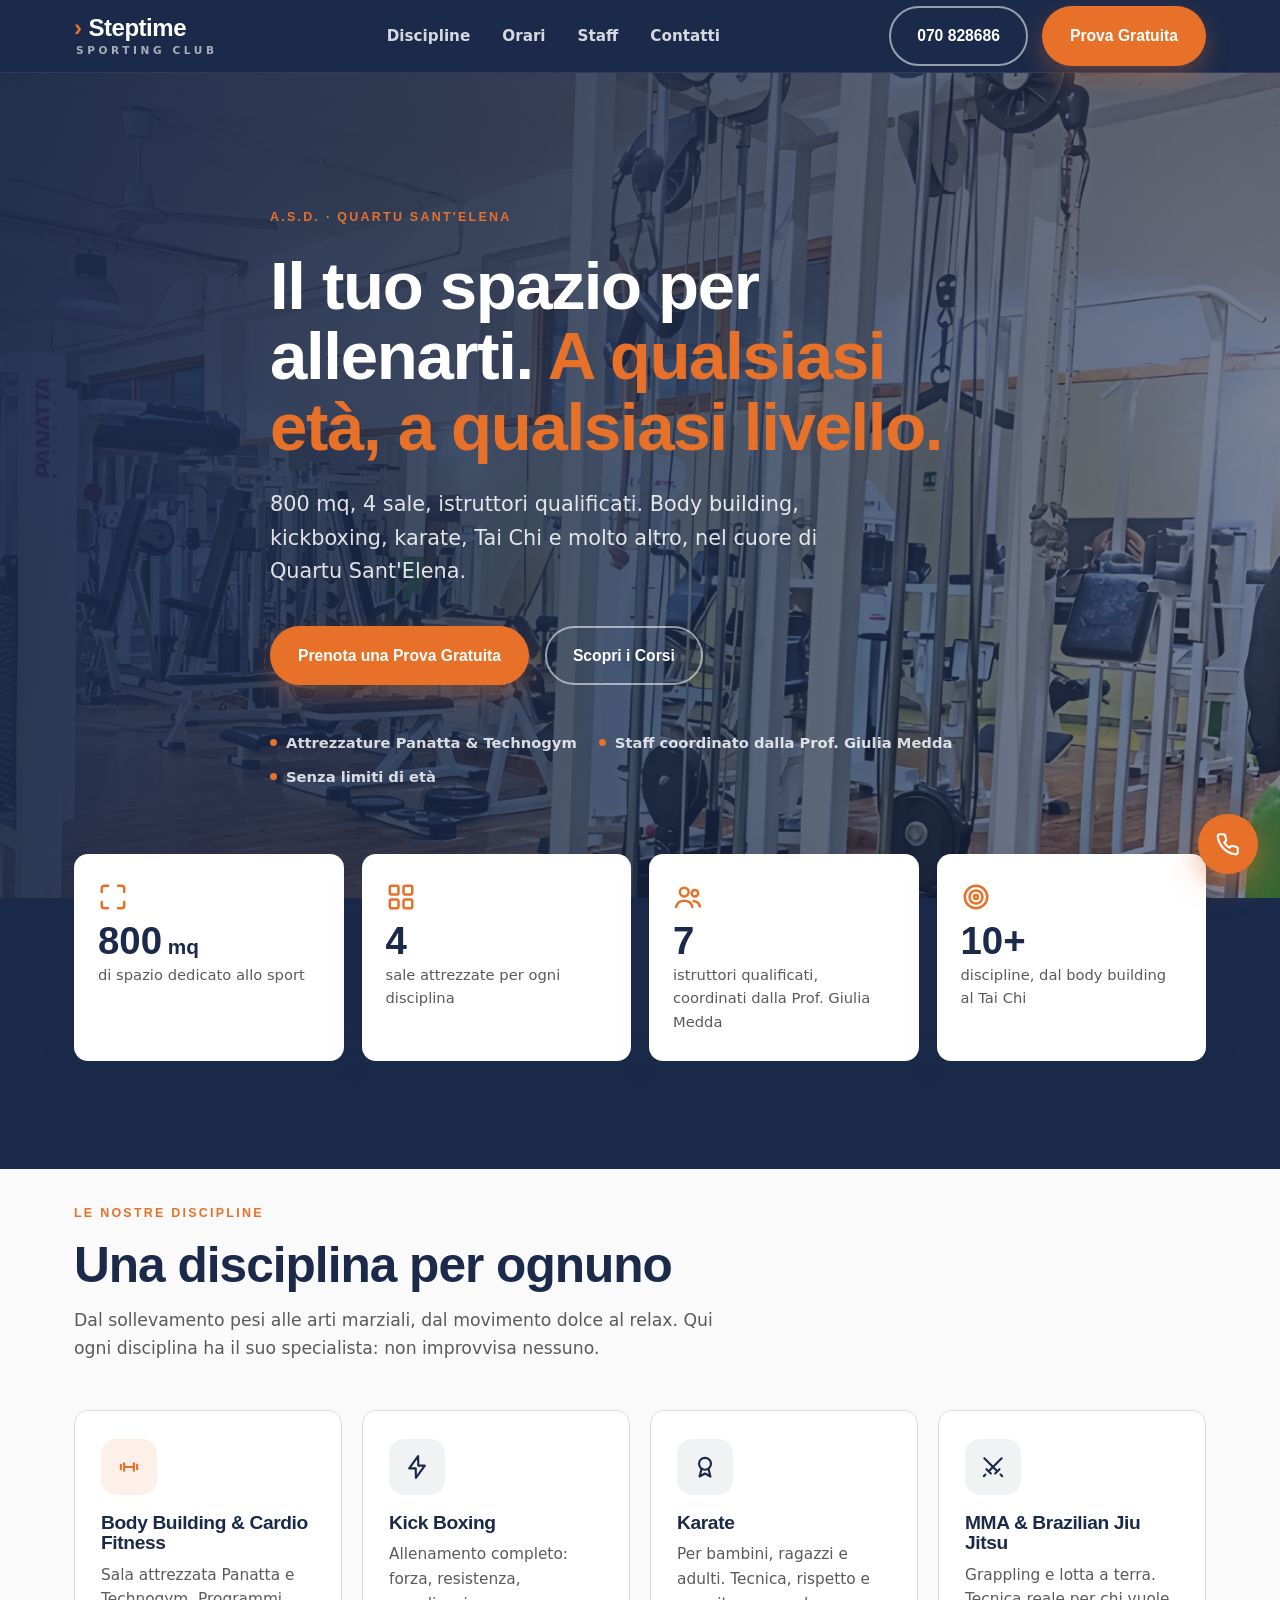
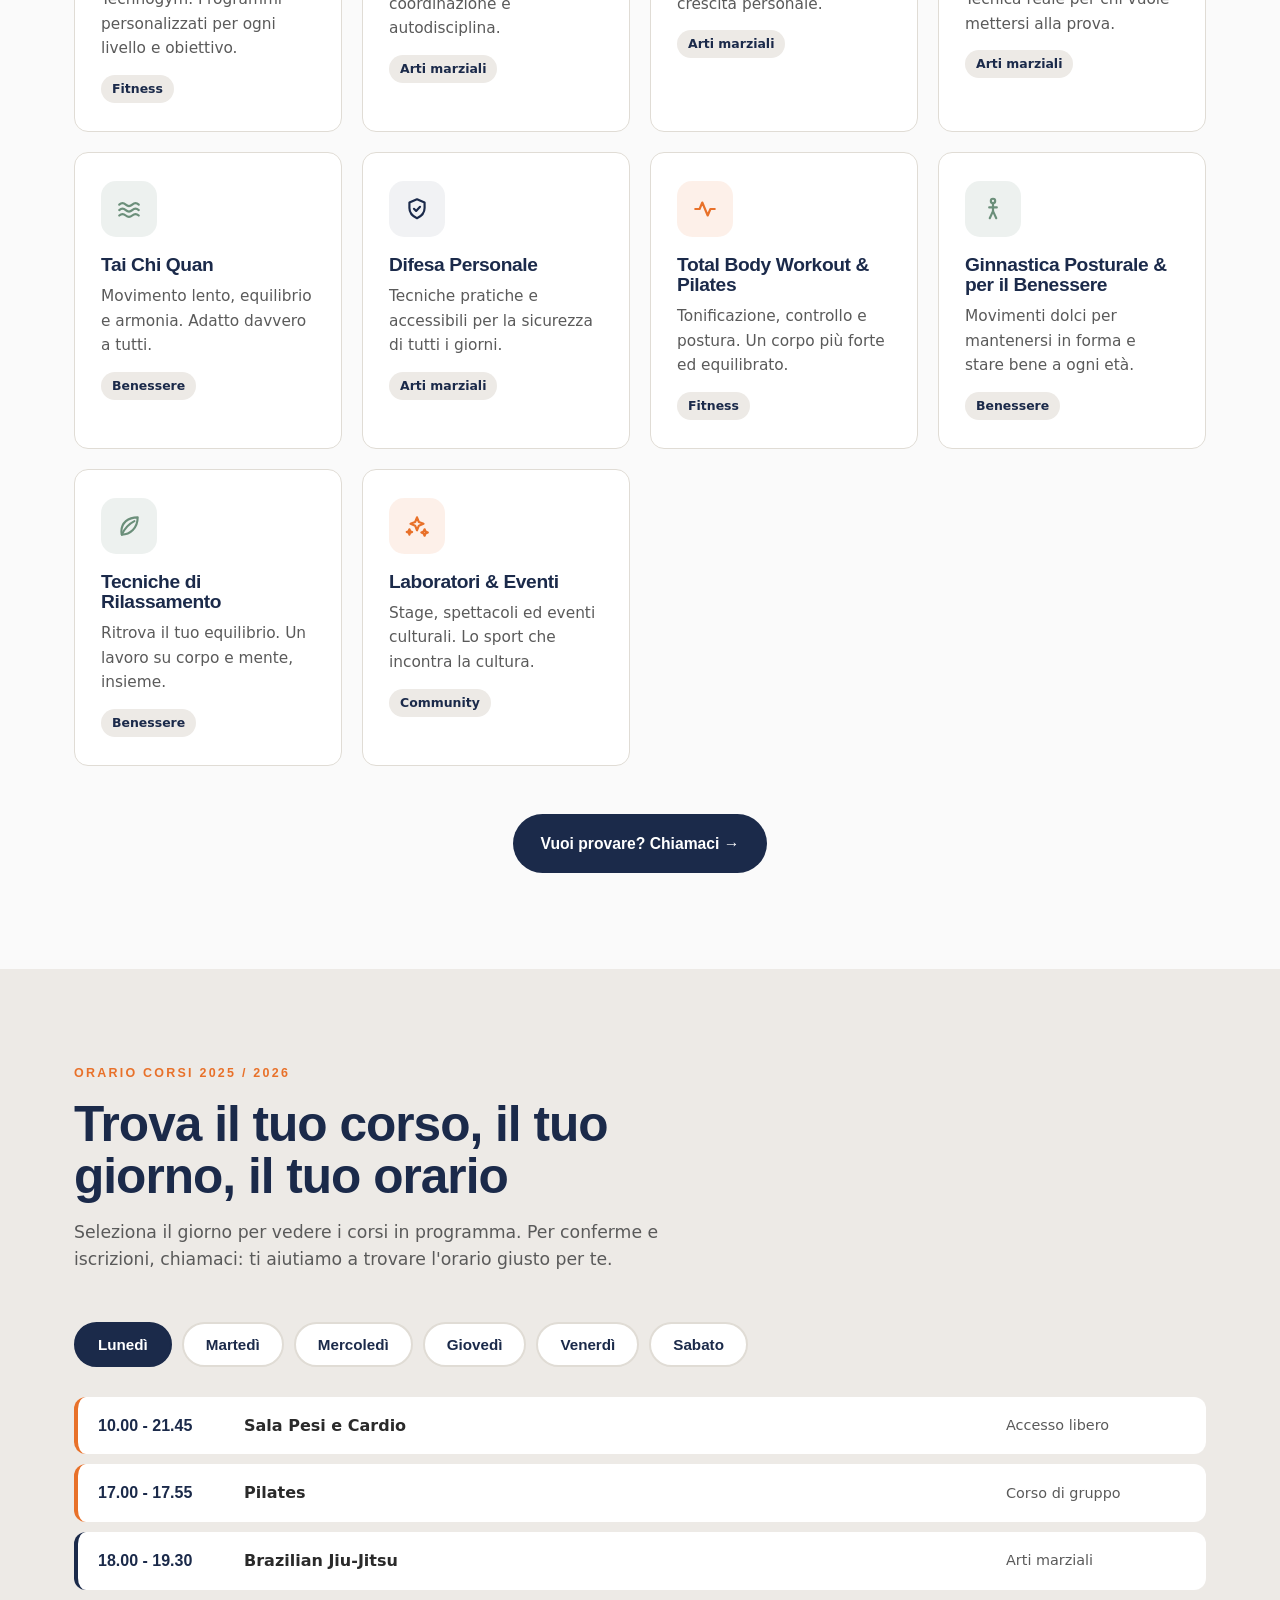
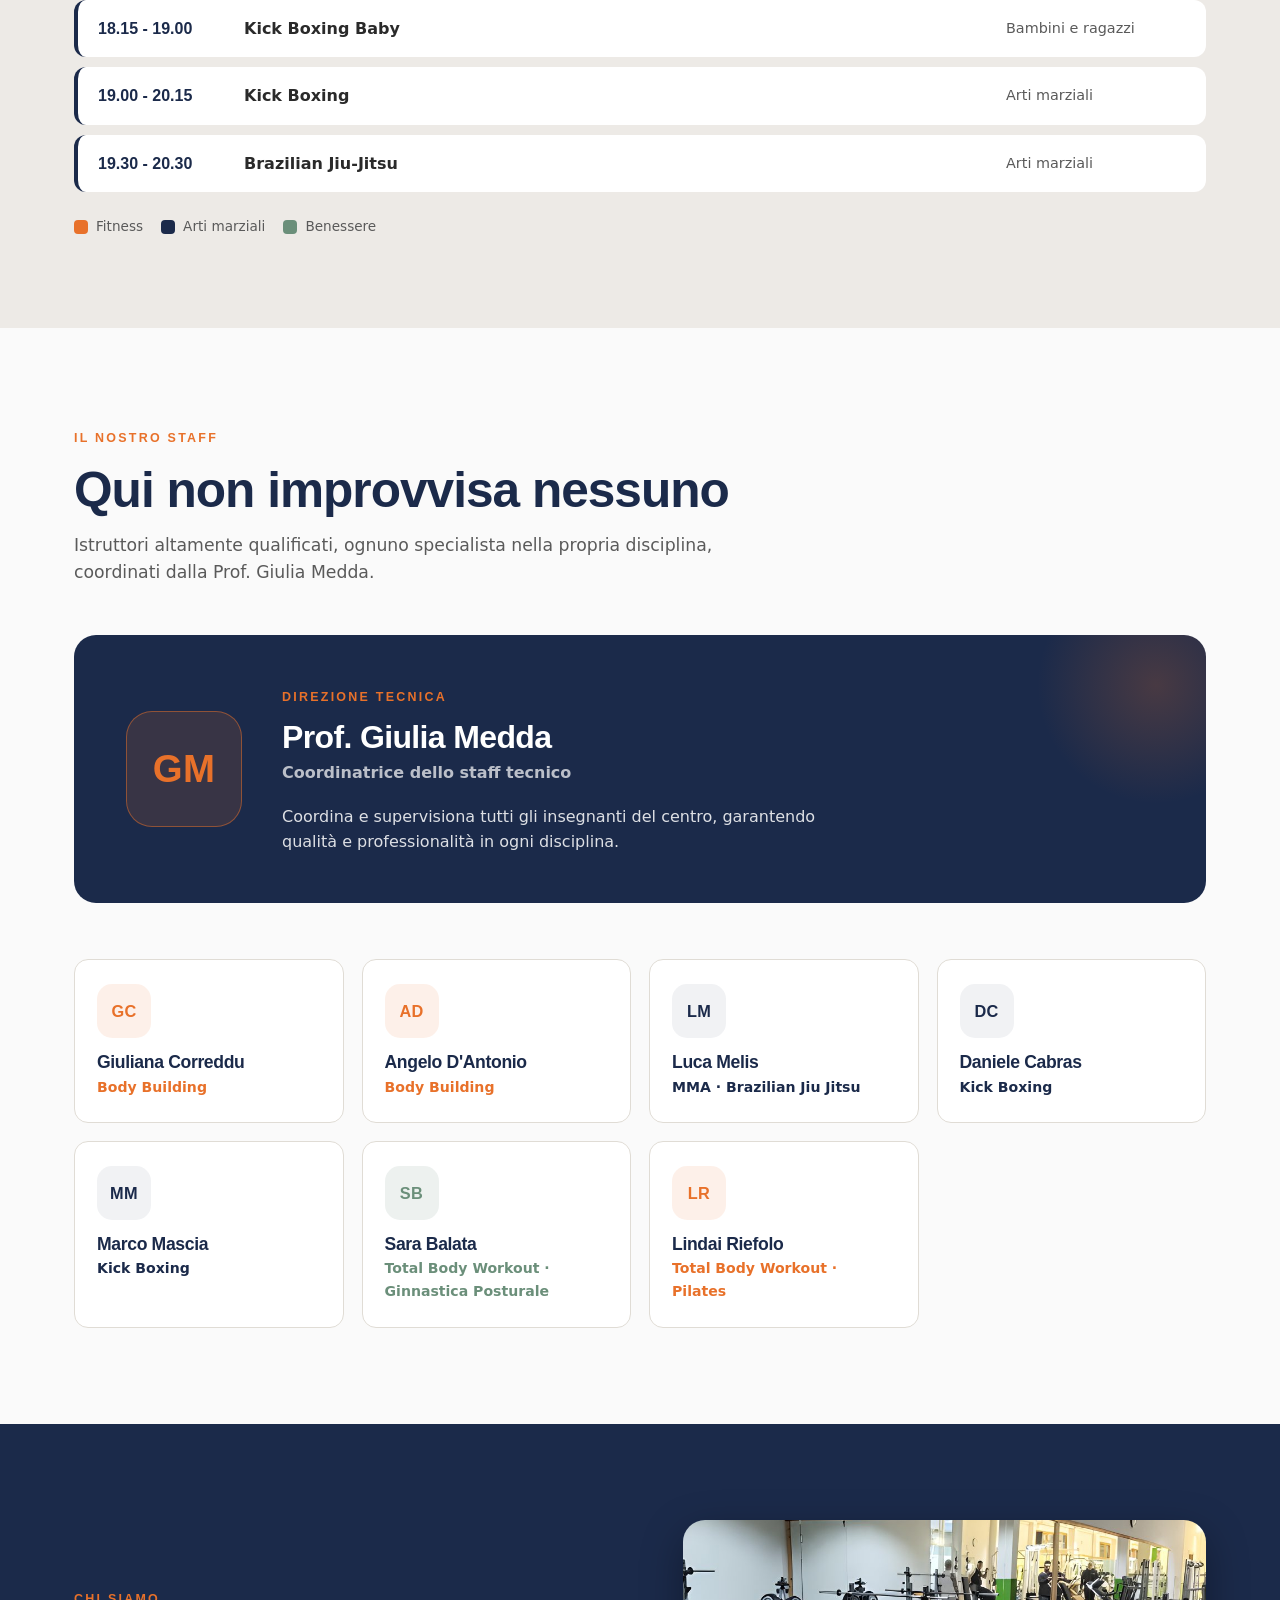
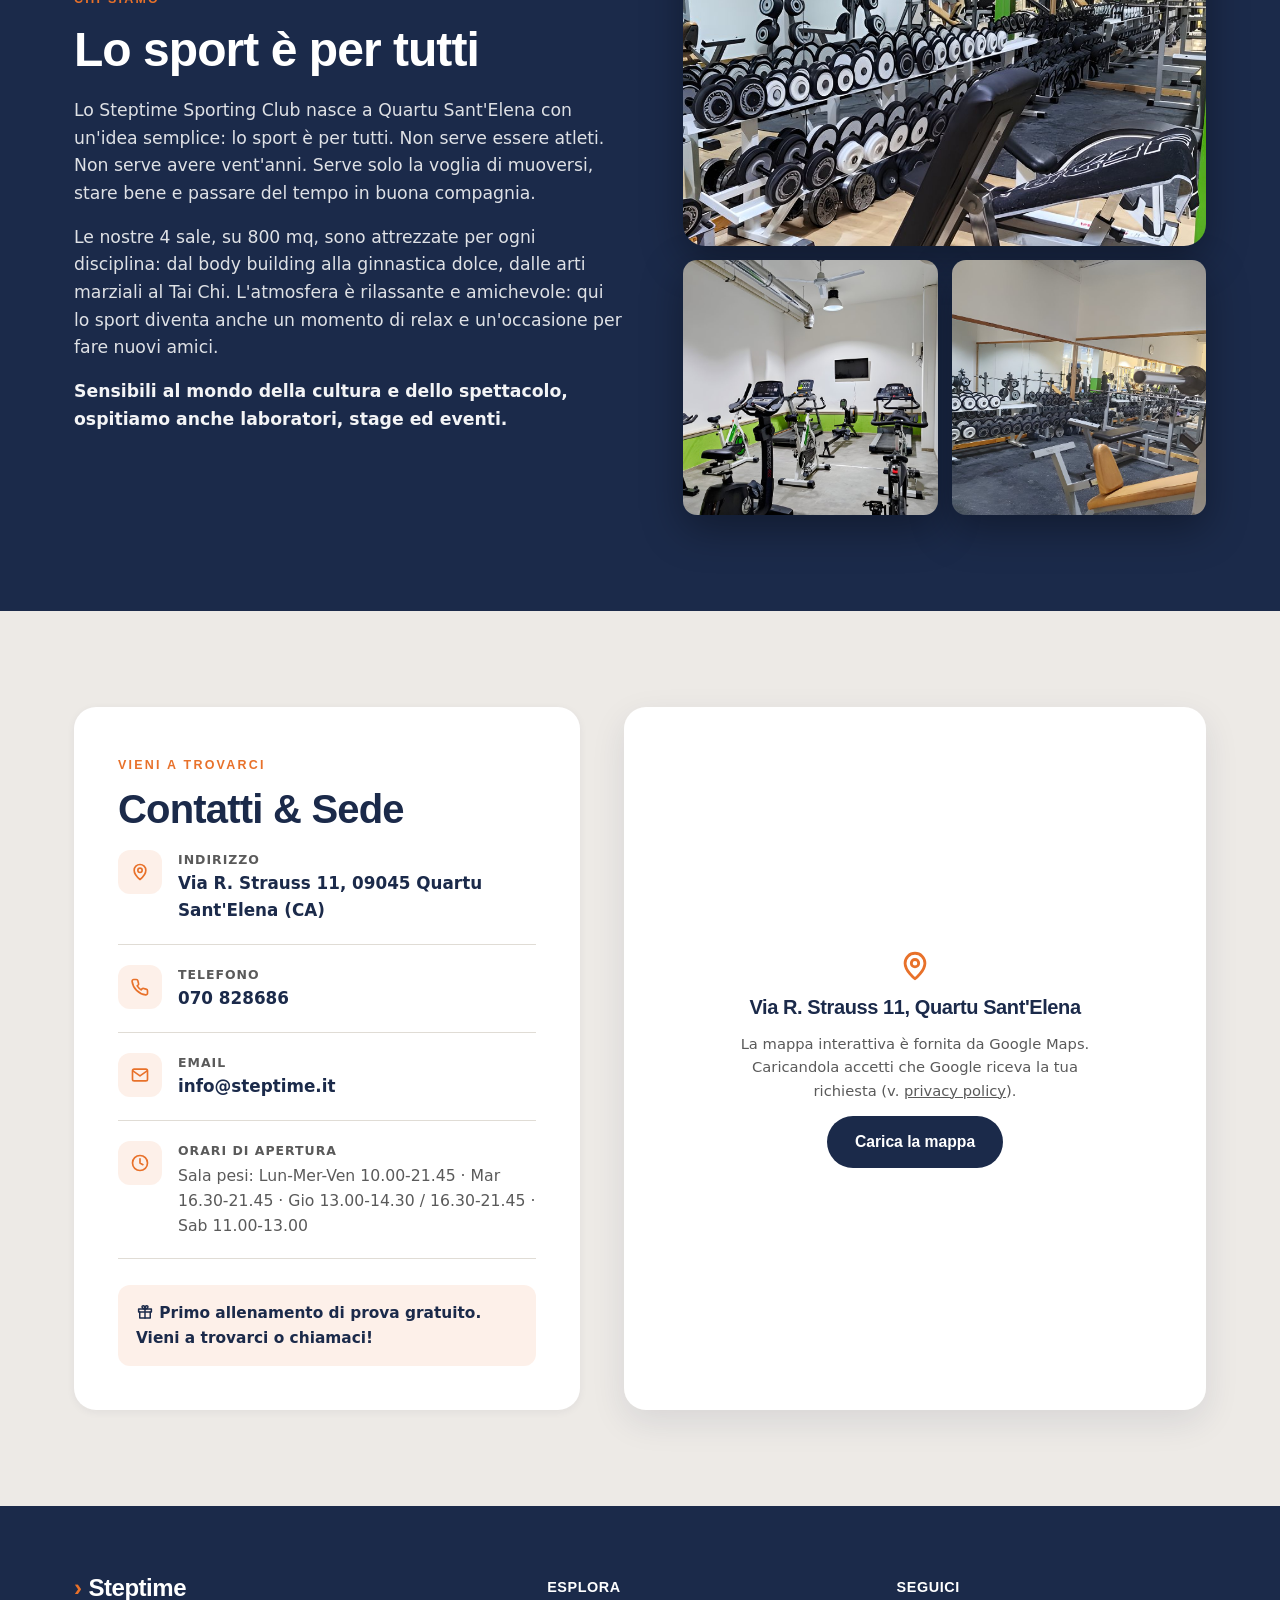
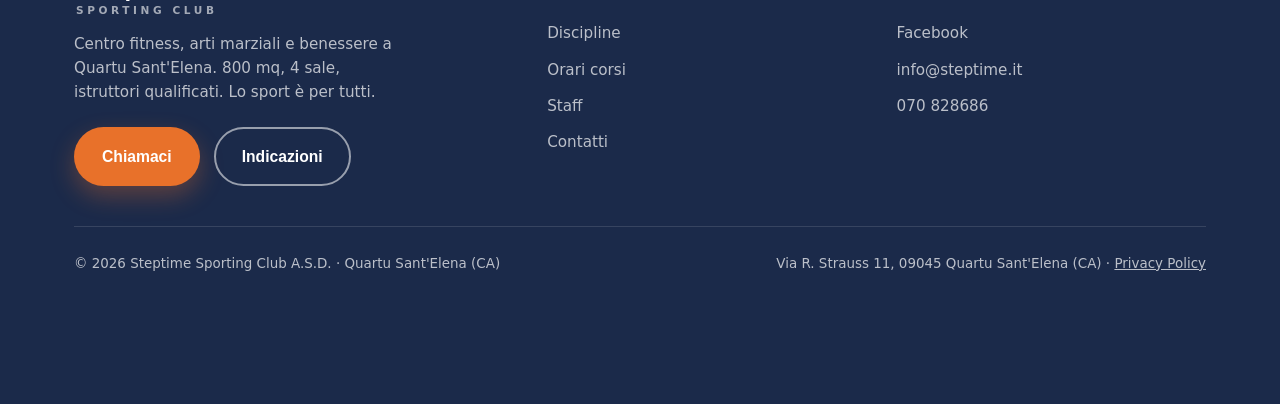
==== commit 5753f75d: "Add files via upload" ====
--- a/index.html
+++ b/index.html
@@ -22,10 +22,8 @@
 <meta name="twitter:title" content="Steptime Sporting Club — Palestra a Quartu Sant'Elena" />
 <meta name="twitter:description" content="800 mq, 4 sale, istruttori qualificati. Body building, kickboxing, karate, Tai Chi e molto altro." />
 
-<link rel="preconnect" href="https://fonts.googleapis.com" />
-<link rel="preconnect" href="https://fonts.gstatic.com" crossorigin />
-<link href="https://fonts.googleapis.com/css2?family=Montserrat:wght@600;700;800;900&family=Inter:wght@400;500;600;700&display=swap" rel="stylesheet" />
-<script src="https://cdn.jsdelivr.net/npm/@studio-freight/lenis@1.0.42/dist/lenis.min.js"></script>
+<link rel="stylesheet" href="fonts/fonts.css" /><!-- font self-hosted: nessuna richiesta a Google al load (GDPR) -->
+<script src="lenis.min.js"></script><!-- self-hosted: nessuna richiesta a CDN terzi -->
 
 <!-- JSON-LD structured data -->
 <script type="application/ld+json">
@@ -427,6 +425,13 @@
   }
   .map-wrap { border-radius: var(--radius-lg); overflow: hidden; box-shadow: var(--shadow-md); min-height: 420px; }
   .map-wrap iframe { width: 100%; height: 100%; min-height: 420px; border: 0; display: block; }
+  .map-consent {
+    height: 100%; min-height: 420px; background: #fff;
+    display: flex; flex-direction: column; align-items: center; justify-content: center;
+    gap: 14px; text-align: center; padding: 40px 30px;
+  }
+  .map-consent h3 { font-size: 1.25rem; }
+  .map-consent p { color: var(--ink-soft); font-size: 0.92rem; max-width: 380px; }
 
   /* ============================================================
      FOOTER
@@ -1014,11 +1019,13 @@
         </div>
         <div class="trial-note"><svg class="i i-inline"><use href="#i-gift"/></svg> Primo allenamento di prova gratuito. Vieni a trovarci o chiamaci!</div>
       </div>
-      <div class="map-wrap">
-        <iframe
-          title="Mappa Steptime Sporting Club — Via Strauss 11, Quartu Sant'Elena"
-          src="https://maps.google.com/maps?q=Steptime+Sporting+Club+Via+Strauss+11+09045+Quartu+Sant+Elena&amp;output=embed"
-          allowfullscreen="" loading="lazy" referrerpolicy="no-referrer-when-downgrade"></iframe>
+      <div class="map-wrap" id="mapWrap">
+        <div class="map-consent">
+          <svg class="i" style="width:34px;height:34px;color:var(--orange)"><use href="#i-pin"/></svg>
+          <h3>Via R. Strauss 11, Quartu Sant'Elena</h3>
+          <p>La mappa interattiva è fornita da Google Maps. Caricandola accetti che Google riceva la tua richiesta (v. <a href="privacy.html" style="text-decoration:underline;">privacy policy</a>).</p>
+          <button type="button" class="btn btn-navy" id="loadMap">Carica la mappa</button>
+        </div>
       </div>
     </div>
   </div>
@@ -1054,8 +1061,7 @@
     </div>
     <div class="footer-bottom">
       <div>© <span id="year"></span> Steptime Sporting Club A.S.D. · Quartu Sant'Elena (CA)</div>
-      <!-- TODO: inserire P.IVA / C.F. se richiesto -->
-      <div>Via R. Strauss 11, 09045 Quartu Sant'Elena (CA)</div>
+      <div>Via R. Strauss 11, 09045 Quartu Sant'Elena (CA) · <a href="privacy.html" style="text-decoration:underline;">Privacy Policy</a></div>
     </div>
   </div>
 </footer>
@@ -1102,6 +1108,13 @@
       tabs.forEach(function (t) { t.classList.toggle('active', t === tab); t.setAttribute('aria-selected', t === tab ? 'true' : 'false'); });
       panels.forEach(function (p) { p.classList.toggle('active', p.getAttribute('data-day') === day); });
     });
+  });
+
+  // Mappa Google solo su richiesta esplicita (GDPR: nessuna chiamata a Google al load)
+  var loadMapBtn = document.getElementById('loadMap');
+  if (loadMapBtn) loadMapBtn.addEventListener('click', function () {
+    var wrap = document.getElementById('mapWrap');
+    wrap.innerHTML = '<iframe title="Mappa Steptime Sporting Club, Via Strauss 11, Quartu Sant Elena" src="https://maps.google.com/maps?q=Steptime+Sporting+Club+Via+Strauss+11+09045+Quartu+Sant+Elena&output=embed" allowfullscreen referrerpolicy="no-referrer-when-downgrade"></iframe>';
   });
 
   var reduceMotion = window.matchMedia('(prefers-reduced-motion: reduce)').matches;
